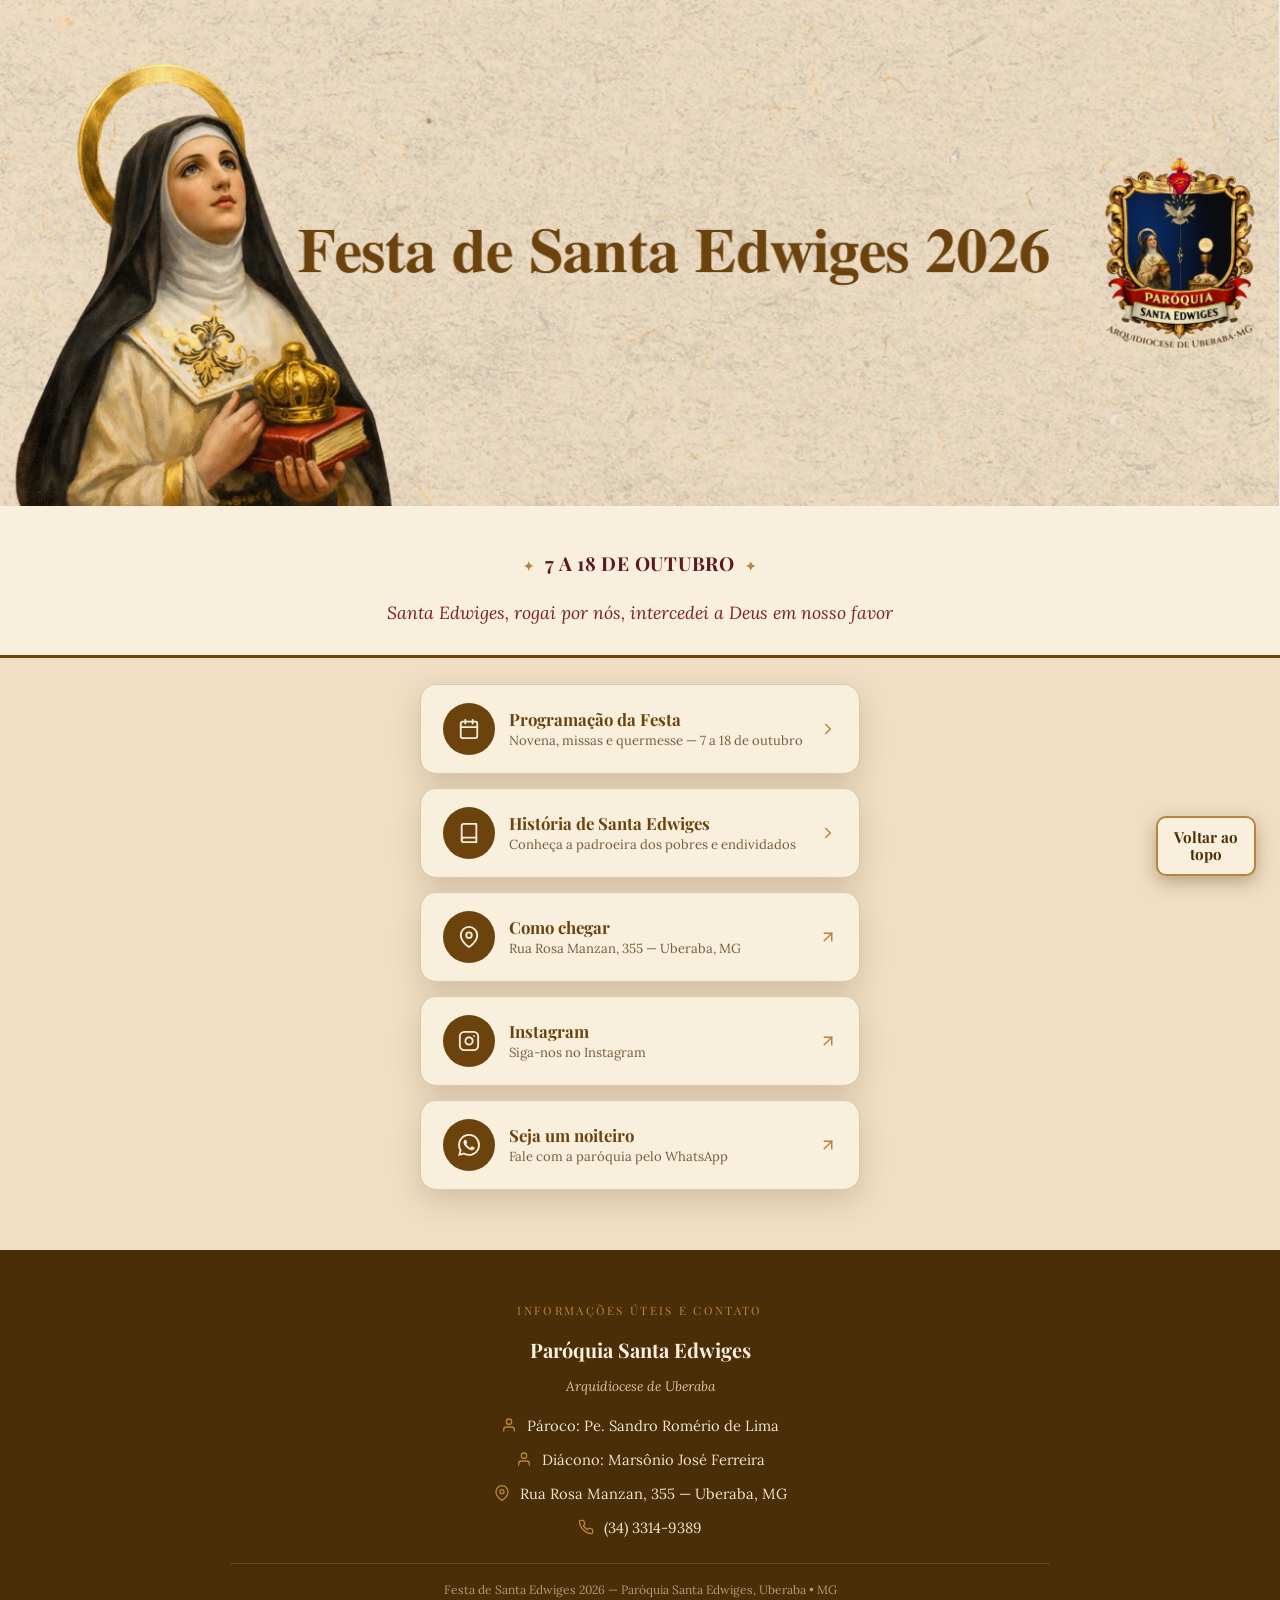
==== index.html @ e7822f2d "Iniciando a criação das páginas: Comissões e homenageados" ====
<!DOCTYPE html>
<html lang="pt-BR">
<head>
<meta charset="UTF-8">
<meta name="viewport" content="width=device-width, initial-scale=1.0">
<title>Paróquia Santa Edwiges - Uberaba</title>
<meta name="description" content="Festa de Santa Edwiges 2026 — programação, história da padroeira, como chegar e participe. Paróquia Santa Edwiges, Uberaba - MG.">
<link rel="preconnect" href="https://fonts.googleapis.com">
<link rel="preconnect" href="https://fonts.gstatic.com" crossorigin>
<link href="https://fonts.googleapis.com/css2?family=Playfair+Display:wght@600;700;800;900&family=Lora:ital,wght@0,400;0,500;0,600;1,400&display=swap" rel="stylesheet">
<link rel="stylesheet" href="css/style.css">
<link rel="icon" type="image/png" href="assets/images/favicon.png">
</head>
<body>

  <!-- HERO -->
  <header class="hero">
    <img src="assets/images/banner.png" alt="Festa de Santa Edwiges 2026 — Paróquia Santa Edwiges, Uberaba">
    <div class="hero-sub">
      <p class="dates">7 a 18 de Outubro</p>
      <p class="tag">Santa Edwiges, rogai por nós,
intercedei a Deus em nosso favor</p>
    </div>
  </header>

  <!-- LINKTREE -->
  <nav class="linktree" aria-label="Links principais">

    <a class="link-card" href="programacao.html">
      <span class="link-card-icon">
        <svg viewBox="0 0 24 24" fill="none" stroke="currentColor" stroke-width="2" stroke-linecap="round" stroke-linejoin="round"><path d="M8 2v4"/><path d="M16 2v4"/><rect x="3" y="4" width="18" height="18" rx="2"/><path d="M3 10h18"/></svg>
      </span>
      <span class="link-card-text">
        <strong>Programação da Festa</strong>
        <small>Novena, missas e quermesse — 7 a 18 de outubro</small>
      </span>
      <svg class="link-card-chevron" viewBox="0 0 24 24" fill="none" stroke="currentColor" stroke-width="2" stroke-linecap="round" stroke-linejoin="round"><path d="M9 18l6-6-6-6"/></svg>
    </a>

    <a class="link-card" href="historia.html">
      <span class="link-card-icon">
        <svg viewBox="0 0 24 24" fill="none" stroke="currentColor" stroke-width="2" stroke-linecap="round" stroke-linejoin="round"><path d="M4 19.5A2.5 2.5 0 0 1 6.5 17H20"/><path d="M6.5 2H20v20H6.5A2.5 2.5 0 0 1 4 19.5v-15A2.5 2.5 0 0 1 6.5 2z"/></svg>
      </span>
      <span class="link-card-text">
        <strong>História de Santa Edwiges</strong>
        <small>Conheça a padroeira dos pobres e endividados</small>
      </span>
      <svg class="link-card-chevron" viewBox="0 0 24 24" fill="none" stroke="currentColor" stroke-width="2" stroke-linecap="round" stroke-linejoin="round"><path d="M9 18l6-6-6-6"/></svg>
    </a>

    <!--<a class="link-card" href="programacao.html">
      <span class="link-card-icon">
        <svg viewBox="0 0 48 48" xmlns="http://www.w3.org/2000/svg" fill="currentColor">
    <path d="M42,24 C40.897,24 40,23.103 40,22 C40,20.897 40.897,20 42,20 C43.103,20 44,20.897 44,22 C44,23.103 43.103,24 42,24 M30,37 C28.897,37 28,36.103 28,35 C28,33.897 28.897,33 30,33 C31.103,33 32,33.897 32,35 C32,36.103 31.103,37 30,37 M20,27 C20,25.897 20.897,25 22,25 C23.103,25 24,25.897 24,27 C24,28.103 23.103,29 22,29 C20.897,29 20,28.103 20,27 M6,44 C4.897,44 4,43.103 4,42 C4,40.897 4.897,40 6,40 C7.103,40 8,40.897 8,42 C8,43.103 7.103,44 6,44 M23,6 C23,4.897 23.897,4 25,4 C26.103,4 27,4.897 27,6 C27,7.103 26.103,8 25,8 C23.897,8 23,7.103 23,6 M6,8 C4.897,8 4,7.103 4,6 C4,4.897 4.897,4 6,4 C7.103,4 8,4.897 8,6 C8,7.103 7.103,8 6,8 M42,18 C40.998,18 40.093,18.383 39.391,18.993 L28.34,8.19 C28.755,7.561 29,6.809 29,6 C29,3.794 27.206,2 25,2 C23.142,2 21.589,3.28 21.142,5 L9.858,5 C9.411,3.28 7.858,2 6,2 C3.794,2 2,3.794 2,6 C2,8.206 3.794,10 6,10 C7.858,10 9.411,8.72 9.858,7 L21.142,7 C21.589,8.72 23.142,10 25,10 C25.67,10 26.291,9.819 26.847,9.527 L38.245,20.669 C38.096,21.088 38,21.531 38,22 C38,22.792 38.238,23.526 38.637,24.147 L31.845,31.472 C31.29,31.181 30.669,31 30,31 C29.15,31 28.366,31.27 27.718,31.723 L25.092,29.506 C25.651,28.818 26,27.953 26,27 C26,24.794 24.206,23 22,23 C19.794,23 18,24.794 18,27 C18,27.661 18.177,28.275 18.461,28.825 L8.05,38.583 C7.448,38.221 6.752,38 6,38 C3.794,38 2,39.794 2,42 C2,44.206 3.794,46 6,46 C8.206,46 10,44.206 10,42 C10,41.273 9.79,40.6 9.45,40.011 L19.783,30.326 C20.419,30.75 21.181,31 22,31 C22.507,31 22.986,30.896 23.433,30.723 L26.422,33.247 C26.16,33.779 26,34.369 26,35 C26,37.206 27.794,39 30,39 C32.206,39 34,37.206 34,35 C34,34.189 33.754,33.436 33.337,32.804 L40.108,25.502 C40.674,25.81 41.313,26 42,26 C44.206,26 46,24.206 46,22 C46,19.794 44.206,18 42,18" />
</svg>
      </span>
      <span class="link-card-text">
        <strong>Rotas das procissões</strong>
        <small>Confira as rodas das procissões</small>
      </span>
      <svg class="link-card-chevron" viewBox="0 0 24 24" fill="none" stroke="currentColor" stroke-width="2" stroke-linecap="round" stroke-linejoin="round"><path d="M9 18l6-6-6-6"/></svg>
    </a>
  -->
    <a class="link-card" href="https://www.google.com/maps/search/?api=1&query=Rua+Rosa+Manzan%2C+355%2C+Uberaba+MG" target="_blank" rel="noopener">
      <span class="link-card-icon">
        <svg viewBox="0 0 24 24" fill="none" stroke="currentColor" stroke-width="2" stroke-linecap="round" stroke-linejoin="round"><path d="M21 10c0 7-9 13-9 13s-9-6-9-13a9 9 0 0 1 18 0Z"/><circle cx="12" cy="10" r="3"/></svg>
      </span>
      <span class="link-card-text">
        <strong>Como chegar</strong>
        <small>Rua Rosa Manzan, 355 — Uberaba, MG</small>
      </span>
      <svg class="link-card-chevron" viewBox="0 0 24 24" fill="none" stroke="currentColor" stroke-width="2" stroke-linecap="round" stroke-linejoin="round"><path d="M7 17L17 7"/><path d="M7 7h10v10"/></svg>
    </a>

    <a class="link-card" href="https://www.instagram.com/paroquiasantaedwigesuberaba" target="_blank" rel="noopener">
  <span class="link-card-icon">
    <svg viewBox="0 0 24 24" fill="none" stroke="currentColor" stroke-width="2" stroke-linecap="round" stroke-linejoin="round">
      <rect x="2" y="2" width="20" height="20" rx="5" ry="5"/>
      <path d="M16 11.37A4 4 0 1 1 12.63 8 4 4 0 0 1 16 11.37z"/>
      <line x1="17.5" y1="6.5" x2="17.51" y2="6.5"/>
    </svg>
  </span>
  <span class="link-card-text">
    <strong>Instagram</strong>
    <small>Siga-nos no Instagram</small>
  </span>
  <svg class="link-card-chevron" viewBox="0 0 24 24" fill="none" stroke="currentColor" stroke-width="2" stroke-linecap="round" stroke-linejoin="round"><path d="M7 17L17 7"/><path d="M7 7h10v10"/></svg>
</a>

    <a class="link-card" href="https://wa.me/553433149389?text=Ol%C3%A1!%20Tenho%20interesse%20em%20participar%20da%20Festa%20de%20Santa%20Edwiges%202026." target="_blank" rel="noopener">
      <span class="link-card-icon">
       <svg role="img" viewBox="0 0 24 24" xmlns="http://www.w3.org/2000/svg" fill="currentColor"><title>WhatsApp</title><path d="M17.472 14.382c-.297-.149-1.758-.867-2.03-.967-.273-.099-.471-.148-.67.15-.197.297-.767.966-.94 1.164-.173.199-.347.223-.644.075-.297-.15-1.255-.463-2.39-1.475-.883-.788-1.48-1.761-1.653-2.059-.173-.297-.018-.458.13-.606.134-.133.298-.347.446-.52.149-.174.198-.298.298-.497.099-.198.05-.371-.025-.52-.075-.149-.669-1.612-.916-2.207-.242-.579-.487-.5-.669-.51-.173-.008-.371-.01-.57-.01-.198 0-.52.074-.792.372-.272.297-1.04 1.016-1.04 2.479 0 1.462 1.065 2.875 1.213 3.074.149.198 2.096 3.2 5.077 4.487.709.306 1.262.489 1.694.625.712.227 1.36.195 1.871.118.571-.085 1.758-.719 2.006-1.413.248-.694.248-1.289.173-1.413-.074-.124-.272-.198-.57-.347m-5.421 7.403h-.004a9.87 9.87 0 01-5.031-1.378l-.361-.214-3.741.982.998-3.648-.235-.374a9.86 9.86 0 01-1.51-5.26c.001-5.45 4.436-9.884 9.888-9.884 2.64 0 5.122 1.03 6.988 2.898a9.825 9.825 0 012.893 6.994c-.003 5.45-4.437 9.884-9.885 9.884m8.413-18.297A11.815 11.815 0 0012.05 0C5.495 0 .16 5.335.157 11.892c0 2.096.547 4.142 1.588 5.945L.057 24l6.305-1.654a11.882 11.882 0 005.683 1.448h.005c6.554 0 11.89-5.335 11.893-11.893a11.821 11.821 0 00-3.48-8.413Z"/></svg>
      </span>
      <span class="link-card-text">
        <strong>Seja um noiteiro</strong>
        <small>Fale com a paróquia pelo WhatsApp</small>
      </span>
      <svg class="link-card-chevron" viewBox="0 0 24 24" fill="none" stroke="currentColor" stroke-width="2" stroke-linecap="round" stroke-linejoin="round"><path d="M7 17L17 7"/><path d="M7 7h10v10"/></svg>
    </a>

    <!--
    <a class="link-card" href="patrocinadores.html">
      <span class="link-card-icon">
       <svg fill="currentColor" viewBox="0 -64 640 640" xmlns="http://www.w3.org/2000/svg"><path d="M519.2 127.9l-47.6-47.6A56.252 56.252 0 0 0 432 64H205.2c-14.8 0-29.1 5.9-39.6 16.3L118 127.9H0v255.7h64c17.6 0 31.8-14.2 31.9-31.7h9.1l84.6 76.4c30.9 25.1 73.8 25.7 105.6 3.8 12.5 10.8 26 15.9 41.1 15.9 18.2 0 35.3-7.4 48.8-24 22.1 8.7 48.2 2.6 64-16.8l26.2-32.3c5.6-6.9 9.1-14.8 10.9-23h57.9c.1 17.5 14.4 31.7 31.9 31.7h64V127.9H519.2zM48 351.6c-8.8 0-16-7.2-16-16s7.2-16 16-16 16 7.2 16 16c0 8.9-7.2 16-16 16zm390-6.9l-26.1 32.2c-2.8 3.4-7.8 4-11.3 1.2l-23.9-19.4-30 36.5c-6 7.3-15 4.8-18 2.4l-36.8-31.5-15.6 19.2c-13.9 17.1-39.2 19.7-55.3 6.6l-97.3-88H96V175.8h41.9l61.7-61.6c2-.8 3.7-1.5 5.7-2.3H262l-38.7 35.5c-29.4 26.9-31.1 72.3-4.4 101.3 14.8 16.2 61.2 41.2 101.5 4.4l8.2-7.5 108.2 87.8c3.4 2.8 3.9 7.9 1.2 11.3zm106-40.8h-69.2c-2.3-2.8-4.9-5.4-7.7-7.7l-102.7-83.4 12.5-11.4c6.5-6 7-16.1 1-22.6L367 167.1c-6-6.5-16.1-6.9-22.6-1l-55.2 50.6c-9.5 8.7-25.7 9.4-34.6 0-9.3-9.9-8.5-25.1 1.2-33.9l65.6-60.1c7.4-6.8 17-10.5 27-10.5l83.7-.2c2.1 0 4.1.8 5.5 2.3l61.7 61.6H544v128zm48 47.7c-8.8 0-16-7.2-16-16s7.2-16 16-16 16 7.2 16 16c0 8.9-7.2 16-16 16z"/></svg>
      </span>
      <span class="link-card-text">
        <strong>Patrocinadores</strong>
        <small>Confira nossos patrocinadores</small>
      </span>
      <svg class="link-card-chevron" viewBox="0 0 24 24" fill="none" stroke="currentColor" stroke-width="2" stroke-linecap="round" stroke-linejoin="round"><path d="M9 18l6-6-6-6"/></svg>
    </a>

    -->

<!--
    <a class="link-card" href="homenageados.html">
      <span class="link-card-icon">
       <svg fill="currentColor" viewBox="0 -64 640 640" xmlns="http://www.w3.org/2000/svg"><path d="M519.2 127.9l-47.6-47.6A56.252 56.252 0 0 0 432 64H205.2c-14.8 0-29.1 5.9-39.6 16.3L118 127.9H0v255.7h64c17.6 0 31.8-14.2 31.9-31.7h9.1l84.6 76.4c30.9 25.1 73.8 25.7 105.6 3.8 12.5 10.8 26 15.9 41.1 15.9 18.2 0 35.3-7.4 48.8-24 22.1 8.7 48.2 2.6 64-16.8l26.2-32.3c5.6-6.9 9.1-14.8 10.9-23h57.9c.1 17.5 14.4 31.7 31.9 31.7h64V127.9H519.2zM48 351.6c-8.8 0-16-7.2-16-16s7.2-16 16-16 16 7.2 16 16c0 8.9-7.2 16-16 16zm390-6.9l-26.1 32.2c-2.8 3.4-7.8 4-11.3 1.2l-23.9-19.4-30 36.5c-6 7.3-15 4.8-18 2.4l-36.8-31.5-15.6 19.2c-13.9 17.1-39.2 19.7-55.3 6.6l-97.3-88H96V175.8h41.9l61.7-61.6c2-.8 3.7-1.5 5.7-2.3H262l-38.7 35.5c-29.4 26.9-31.1 72.3-4.4 101.3 14.8 16.2 61.2 41.2 101.5 4.4l8.2-7.5 108.2 87.8c3.4 2.8 3.9 7.9 1.2 11.3zm106-40.8h-69.2c-2.3-2.8-4.9-5.4-7.7-7.7l-102.7-83.4 12.5-11.4c6.5-6 7-16.1 1-22.6L367 167.1c-6-6.5-16.1-6.9-22.6-1l-55.2 50.6c-9.5 8.7-25.7 9.4-34.6 0-9.3-9.9-8.5-25.1 1.2-33.9l65.6-60.1c7.4-6.8 17-10.5 27-10.5l83.7-.2c2.1 0 4.1.8 5.5 2.3l61.7 61.6H544v128zm48 47.7c-8.8 0-16-7.2-16-16s7.2-16 16-16 16 7.2 16 16c0 8.9-7.2 16-16 16z"/></svg>
      </span>
      <span class="link-card-text">
        <strong>Homenageados</strong>
        <small>Homenageados da festa</small>
      </span>
      <svg class="link-card-chevron" viewBox="0 0 24 24" fill="none" stroke="currentColor" stroke-width="2" stroke-linecap="round" stroke-linejoin="round"><path d="M9 18l6-6-6-6"/></svg>
    </a>

    -->

    <!--
    <a class="link-card" href="comissoes.html">
      <span class="link-card-icon">
       <svg fill="currentColor" viewBox="0 -64 640 640" xmlns="http://www.w3.org/2000/svg"><path d="M519.2 127.9l-47.6-47.6A56.252 56.252 0 0 0 432 64H205.2c-14.8 0-29.1 5.9-39.6 16.3L118 127.9H0v255.7h64c17.6 0 31.8-14.2 31.9-31.7h9.1l84.6 76.4c30.9 25.1 73.8 25.7 105.6 3.8 12.5 10.8 26 15.9 41.1 15.9 18.2 0 35.3-7.4 48.8-24 22.1 8.7 48.2 2.6 64-16.8l26.2-32.3c5.6-6.9 9.1-14.8 10.9-23h57.9c.1 17.5 14.4 31.7 31.9 31.7h64V127.9H519.2zM48 351.6c-8.8 0-16-7.2-16-16s7.2-16 16-16 16 7.2 16 16c0 8.9-7.2 16-16 16zm390-6.9l-26.1 32.2c-2.8 3.4-7.8 4-11.3 1.2l-23.9-19.4-30 36.5c-6 7.3-15 4.8-18 2.4l-36.8-31.5-15.6 19.2c-13.9 17.1-39.2 19.7-55.3 6.6l-97.3-88H96V175.8h41.9l61.7-61.6c2-.8 3.7-1.5 5.7-2.3H262l-38.7 35.5c-29.4 26.9-31.1 72.3-4.4 101.3 14.8 16.2 61.2 41.2 101.5 4.4l8.2-7.5 108.2 87.8c3.4 2.8 3.9 7.9 1.2 11.3zm106-40.8h-69.2c-2.3-2.8-4.9-5.4-7.7-7.7l-102.7-83.4 12.5-11.4c6.5-6 7-16.1 1-22.6L367 167.1c-6-6.5-16.1-6.9-22.6-1l-55.2 50.6c-9.5 8.7-25.7 9.4-34.6 0-9.3-9.9-8.5-25.1 1.2-33.9l65.6-60.1c7.4-6.8 17-10.5 27-10.5l83.7-.2c2.1 0 4.1.8 5.5 2.3l61.7 61.6H544v128zm48 47.7c-8.8 0-16-7.2-16-16s7.2-16 16-16 16 7.2 16 16c0 8.9-7.2 16-16 16z"/></svg>
      </span>
      <span class="link-card-text">
        <strong>Comissões</strong>
        <small>Confira as comissões organizadoras</small>
      </span>
      <svg class="link-card-chevron" viewBox="0 0 24 24" fill="none" stroke="currentColor" stroke-width="2" stroke-linecap="round" stroke-linejoin="round"><path d="M9 18l6-6-6-6"/></svg>
    </a>
  -->

  </nav>

  <a href="#" id="btnTopo" title="Voltar ao topo" aria-label="Voltar ao topo">
    Voltar ao topo
  </a>

  <!-- FOOTER -->
  <footer id="contato">
    <div class="container">
      <p class="foot-title">Informações úteis e contato</p>
      <div class="foot-card">
        <h3>Paróquia Santa Edwiges</h3>
        <p class="arqui">Arquidiocese de Uberaba</p>

        <ul class="foot-list">
          <li>
            <svg viewBox="0 0 24 24" fill="none" stroke="currentColor" stroke-width="2" stroke-linecap="round" stroke-linejoin="round"><path d="M20 21v-2a4 4 0 0 0-4-4H8a4 4 0 0 0-4 4v2"/><circle cx="12" cy="7" r="4"/></svg>
            <a href="https://arquidiocesedeuberaba.com.br/clero/padre-sandro-romerio-de-lima" target="_blank" rel="noopener">Pároco: Pe. Sandro Romério de Lima</a>
          </li>
          <li>
            <svg viewBox="0 0 24 24" fill="none" stroke="currentColor" stroke-width="2" stroke-linecap="round" stroke-linejoin="round"><path d="M20 21v-2a4 4 0 0 0-4-4H8a4 4 0 0 0-4 4v2"/><circle cx="12" cy="7" r="4"/></svg>
            <a href="https://arquidiocesedeuberaba.com.br/clero/diacono-marsonio-jose-ferreira" target="_blank" rel="noopener">Diácono: Marsônio José Ferreira</a>
          </li>
          <li>
            <svg viewBox="0 0 24 24" fill="none" stroke="currentColor" stroke-width="2" stroke-linecap="round" stroke-linejoin="round"><path d="M21 10c0 7-9 13-9 13s-9-6-9-13a9 9 0 0 1 18 0Z"/><circle cx="12" cy="10" r="3"/></svg>
            <a href="https://www.google.com/maps/search/?api=1&query=Rua+Rosa+Manzan%2C+355%2C+Uberaba+MG" target="_blank" rel="noopener">Rua Rosa Manzan, 355 — Uberaba, MG</a>
          </li>
          <li>
            <svg viewBox="0 0 24 24" fill="none" stroke="currentColor" stroke-width="2" stroke-linecap="round" stroke-linejoin="round"><path d="M22 16.92v3a2 2 0 0 1-2.18 2 19.79 19.79 0 0 1-8.63-3.07 19.5 19.5 0 0 1-6-6 19.79 19.79 0 0 1-3.07-8.67A2 2 0 0 1 4.11 2h3a2 2 0 0 1 2 1.72c.13.96.36 1.9.7 2.81a2 2 0 0 1-.45 2.11L8.09 9.91a16 16 0 0 0 6 6l1.27-1.27a2 2 0 0 1 2.11-.45c.91.34 1.85.57 2.81.7A2 2 0 0 1 22 16.92z"/></svg>
            <a href="tel:+553433149389">(34) 3314-9389</a>
          </li>
        </ul>
      </div>
      <p class="copy">Festa de Santa Edwiges 2026 — Paróquia Santa Edwiges, Uberaba • MG</p>
    </div>
  </footer>

</body>
</html>
---- css/style.css ----
:root{
    --cream: #f0dfc5;
    --cream-light: #f8efdd;
    --brown: #6c430d;
    --brown-deep: #4a2e08;
    --red: #7a1f2b;
    --red-deep: #5e161f;
    --navy: #1c2b4a;
    --gold: #b8863b;
    --ink: #3a2508;
    --line: rgba(108,67,13,0.22);
    --shadow: 0 10px 30px rgba(74,46,8,0.18);
  }

  *{box-sizing:border-box;}
  html{scroll-behavior:smooth;}
  body{
    margin:0;
    background:var(--cream);
    color:var(--ink);
    font-family:'Lora', serif;
    line-height:1.65;
    -webkit-font-smoothing:antialiased;
  }
  img{max-width:100%;display:block;}

  h1,h2,h3{
    font-family:'Playfair Display', serif;
    color:var(--brown);
    margin:0 0 .4em 0;
    line-height:1.15;
  }

  .container{
    width:100%;
    max-width:760px;
    margin:0 auto;
    padding:0 20px;
  }

  a{color:inherit;}

  /* ---------- HERO ---------- */
  .hero{
    position:relative;
    background:var(--cream-light);
    border-bottom:3px solid var(--brown);
  }
  .hero img{
    width:100%;
    height:auto;
    display:block;
  }
  .hero-sub{
    text-align:center;
    padding:22px 20px 10px;
  }
  .hero-sub .dates{
    font-family:'Playfair Display', serif;
    font-weight:700;
    color:var(--red-deep);
    font-size:1.05rem;
    letter-spacing:.04em;
    text-transform:uppercase;
  }
  .hero-sub .dates::before,
  .hero-sub .dates::after{
    content:"✦";
    color:var(--gold);
    margin:0 10px;
    font-size:.8rem;
  }
  .hero-sub p.tag{
    margin-top:8px;
    color:var(--red);
    font-size:1.1rem;
    font-style:italic;
  }

  /* ---------- QUICK ACTIONS ---------- */
  .actions{
    display:flex;
    flex-direction:column;
    gap:12px;
    padding:18px 20px 8px;
    max-width:520px;
    margin:0 auto;
  }
  .btn{
    display:flex;
    align-items:center;
    justify-content:center;
    gap:10px;
    text-decoration:none;
    font-family:'Playfair Display', serif;
    font-weight:700;
    font-size:1rem;
    padding:14px 18px;
    border-radius:999px;
    border:2px solid transparent;
    transition:transform .15s ease, box-shadow .15s ease, background .2s ease;
    letter-spacing:.02em;
  }
  .btn svg{width:19px;height:19px;flex:none;}
  .btn:active{transform:scale(.97);}
  .btn-primary{
    background:var(--red);
    color:var(--cream-light);
    box-shadow:0 6px 16px rgba(122,31,43,0.35);
  }
  .btn-primary:hover{background:var(--red-deep);}
  .btn-secondary{
    background:transparent;
    color:var(--brown);
    border-color:var(--brown);
  }
  .btn-secondary:hover{background:rgba(108,67,13,0.08);}

  /* ---------- LINKTREE (home) ---------- */
  .linktree{
    display:flex;
    flex-direction:column;
    gap:14px;
    max-width:480px;
    margin:0 auto;
    padding:26px 20px 40px;
  }
  .link-card{
    display:flex;
    align-items:center;
    gap:14px;
    text-decoration:none;
    background:var(--cream-light);
    border:1px solid var(--line);
    border-radius:16px;
    padding:14px 16px;
    box-shadow:var(--shadow);
    transition:transform .15s ease, box-shadow .15s ease, border-color .2s ease;
  }
  .link-card:active{transform:scale(.98);}
  .link-card:hover{border-color:var(--gold);}
  .link-card-icon{
    flex:none;
    width:46px;
    height:46px;
    border-radius:50%;
    background:var(--brown);
    color:var(--cream-light);
    display:flex;
    align-items:center;
    justify-content:center;
  }
  .link-card-icon svg{width:22px;height:22px;}
  .link-card-text{
    flex:1 1 auto;
    min-width:0;
    display:flex;
    flex-direction:column;
    gap:2px;
  }
  .link-card-text strong{
    font-family:'Playfair Display', serif;
    color:var(--brown);
    font-size:1.05rem;
    line-height:1.25;
  }
  .link-card-text small{
    color:var(--brown-deep);
    opacity:.75;
    font-size:.82rem;
    line-height:1.3;
  }
  .link-card-chevron{
    flex:none;
    width:18px;
    height:18px;
    color:var(--gold);
  }

  /* ---------- BACKLINK (subpages) ---------- */
  .backlink-wrap{
    max-width:760px;
    margin:0 auto;
    padding:18px 20px 0;
  }
  .backlink{
    display:inline-flex;
    align-items:center;
    gap:6px;
    text-decoration:none;
    font-family:'Playfair Display', serif;
    font-weight:700;
    font-size:.85rem;
    color:var(--brown);
    letter-spacing:.02em;
  }
  .backlink svg{width:16px;height:16px;}
  .backlink:hover{color:var(--red);}

  /* ---------- SECTION SHARED ---------- */
  section{
    padding:44px 0 6px;
  }
  .section-head{
    text-align:center;
    margin-bottom:30px;
  }
  .section-head .eyebrow{
    display:block;
    font-size:.72rem;
    letter-spacing:.22em;
    text-transform:uppercase;
    color:var(--gold);
    font-weight:600;
    margin-bottom:8px;
  }
  .section-head h2{
    font-size:1.7rem;
  }
  .rule{
    width:70px;
    height:3px;
    background:var(--gold);
    margin:14px auto 0;
    border-radius:2px;
  }

  /* ---------- TIMELINE / PROGRAMAÇÃO ---------- */
  .programacao-grid{
    display:flex;
    flex-direction:column;
    gap:26px;
  }
  .programacao-figure{
    margin:0 auto;
    max-width:260px;
    width:60%;
    text-align:center;
  }
  .programacao-figure img{
    width:100%;
    border-radius:10px;
    border:3px solid var(--gold);
    box-shadow:var(--shadow);
  }
  .programacao-figure figcaption{
    margin-top:10px;
    font-family:'Playfair Display', serif;
    font-style:italic;
    font-size:.82rem;
    color:var(--brown-deep);
  }
  .timeline{
    position:relative;
    padding:6px 0 10px;
  }
  .timeline::before{
    content:"";
    position:absolute;
    left:23px;
    top:6px;
    bottom:10px;
    width:2px;
    background:linear-gradient(to bottom, var(--gold), var(--line) 92%);
  }
  .day{
    position:relative;
    padding-left:60px;
    margin-bottom:26px;
  }
  .day:last-child{margin-bottom:0;}
  .day-badge{
    position:absolute;
    left:0;
    top:0;
    width:47px;
    height:47px;
    border-radius:50%;
    background:var(--cream-light);
    border:2px solid var(--brown);
    display:flex;
    flex-direction:column;
    align-items:center;
    justify-content:center;
    font-family:'Playfair Display', serif;
    color:var(--brown);
    line-height:1;
    box-shadow:var(--shadow);
    z-index:1;
  }
  .day-badge .num{font-size:1.15rem;font-weight:800;}
  .day-badge .mon{font-size:.5rem;letter-spacing:.06em;text-transform:uppercase;}
  .day.feast .day-badge{
    background:var(--red);
    border-color:var(--red-deep);
    color:var(--cream-light);
  }
  .day-card{
    background:var(--cream-light);
    border:1px solid var(--line);
    border-radius:14px;
    padding:16px 18px;
    box-shadow:var(--shadow);
  }
  .day-card h3{
    font-size:1.05rem;
    margin-bottom:10px;
    color:var(--brown-deep);
  }
  .day-card h5{
    margin: 0 0 20px 0;
    color:var(--red);
  }
  .day.feast .day-card{border-color:var(--red);}
  .day.feast h3{color:var(--red-deep);}
  .day-card ul{
    list-style:none;
    margin:0;
    padding:0;
    display:flex;
    flex-direction:column;
    gap:9px;
  }
  .day-card li{
    display:flex;
    align-items:flex-start;
    gap:10px;
    font-size:.94rem;
    color:var(--ink);
  }
  .day-card li svg{
    width:16px;height:16px;
    margin-top:3px;
    flex:none;
    color:var(--gold);
  }

  .day-card a{
    text-decoration:none;
    color:var(--ink);
  }

  .day-card a:hover{color:var(--gold);}

  /* ---------- HISTÓRIA ---------- */
  .historia{
    background:var(--brown);
    color:var(--cream-light);
  }
  .historia .section-head .eyebrow{color:var(--gold);}
  .historia .section-head h2{color:var(--cream-light);}
  .historia-grid{
    display:flex;
    flex-direction:column;
    gap:26px;
  }
  .historia-figure{
    margin:0 auto;
    max-width:260px;
    width:60%;
    text-align:center;
  }
  .historia-figure img{
    width:100%;
    border-radius:10px;
    border:3px solid var(--gold);
    box-shadow:0 12px 28px rgba(0,0,0,0.35);
  }
  .historia-figure figcaption{
    margin-top:10px;
    font-family:'Playfair Display', serif;
    font-style:italic;
    font-size:.82rem;
    color:#d8c39a;
  }
  .historia-text p{
    font-size:1rem;
    margin:0 0 1.1em 0;
    color:#f2e3ca;
  }
  .historia-text p:first-of-type::first-letter{
    font-family:'Playfair Display', serif;
    font-size:3.4rem;
    float:left;
    line-height:.8;
    padding:.08em .12em 0 0;
    color:var(--gold);
    font-weight:800;
  }
  .historia .quote{
    margin:26px 0;
    padding:16px 18px;
    border-left:3px solid var(--gold);
    background:rgba(240,223,197,0.08);
    font-style:italic;
    border-radius:0 8px 8px 0;
  }
  .historia .quote strong{
    display:block;
    font-style:normal;
    font-family:'Playfair Display', serif;
    color:var(--gold);
    margin-bottom:6px;
    font-size:.95rem;
  }
  .historia .date-line{
    text-align:center;
    margin-top:26px;
    font-family:'Playfair Display', serif;
    color:var(--gold);
    font-size:.95rem;
    letter-spacing:.04em;
  }

  /* ---------- FOOTER ---------- */
  footer{
    background:var(--brown-deep);
    color:var(--cream-light);
    padding:40px 0 26px;
    margin-top:20px;
  }
  footer .foot-title{
    font-family:'Playfair Display', serif;
    font-size:.72rem;
    letter-spacing:.2em;
    text-transform:uppercase;
    color:var(--gold);
    text-align:center;
    margin-bottom:18px;
  }
  .foot-card{
    text-align:center;
    max-width:420px;
    margin:0 auto;
  }
  .foot-card h3{
    color:var(--cream-light);
    font-size:1.25rem;
    margin-bottom:4px;
  }
  .foot-card .arqui{
    color:#d8c39a;
    font-size:.85rem;
    margin-bottom:16px;
    font-style:italic;
  }
  .foot-list{
    list-style:none;
    padding:0;
    margin:0 0 20px 0;
    display:flex;
    flex-direction:column;
    gap:10px;
  }
  .foot-list li{
    display:flex;
    gap:10px;
    align-items:flex-start;
    font-size:.92rem;
    color:#efe2c9;
    justify-content:center;
    text-align:left;
  }
  .foot-list svg{width:16px;height:16px;margin-top:3px;flex:none;color:var(--gold);}
  .foot-list a{text-decoration:none;color:#efe2c9;}
  .foot-list a:hover{color:var(--gold);}
  footer .copy{
    text-align:center;
    font-size:.75rem;
    color:#b79a6b;
    margin-top:22px;
    border-top:1px solid rgba(240,223,197,0.15);
    padding-top:16px;
  }

#btnTopo {
  position: fixed;
  bottom: 24px;
  right: 24px;
  z-index: 999;
  width: 100px;
  height: 60px;
  border-radius: 10px;
  background-color: var(--cream-light);
  color: var(--brown-deep);
  border: 2px solid var(--gold);
  cursor: pointer;
  box-shadow: 0 6px 18px rgba(74, 46, 8, 0.35);
  font-family: 'Playfair Display', serif;
  font-weight: 700;
  transition: background-color 0.2s ease, transform 0.15s ease, box-shadow 0.2s ease;
  text-decoration: none;
  display: flex;
  flex-direction: column;   
  align-items: center;        
  justify-content: center;   
  text-align: center;         
  font-size: 0.95rem;         
  line-height: 1.1;          
  padding: 4px;               
  box-sizing: border-box;
}

#btnTopo:hover{
  background-color: var(--gold);
  border: 2px solid var(--cream-light);
  color: var(--cream-light);
}

#btnTopo:active{
  transform: translateY(0) scale(0.95);
}



  /* ---------- DESKTOP ---------- */
  @media (min-width:640px){
    .hero-sub .dates{font-size:1.2rem;}
    .actions{flex-direction:row;justify-content:center;max-width:none;}
    .btn{flex:0 1 auto;padding:14px 26px;}
    .section-head h2{font-size:2.1rem;}
    .day-card{padding:20px 24px;}
    .foot-list li{text-align:left;}
    .link-card{padding:18px 22px;}
    .link-card-icon{width:52px;height:52px;}
    .programacao-grid{
      flex-direction:row;
      align-items:flex-start;
      gap:36px;
    }
    .programacao-figure{
      flex:0 0 240px;
      width:240px;
      max-width:240px;
      position:sticky;
      top:24px;
    }
    .timeline{flex:1 1 auto;min-width:0;}
    .historia-grid{
      flex-direction:row;
      align-items:flex-start;
      gap:36px;
    }
    .historia-figure{
      flex:0 0 240px;
      width:240px;
      max-width:240px;
      position:sticky;
      top:24px;
    }
    .historia-text{flex:1 1 auto;min-width:0;}
  }
  @media (min-width:900px){
    .container{max-width:860px;}
    .day-card ul{flex-direction:row;flex-wrap:wrap;}
    .day-card li{flex:1 1 45%;}
  }

  @media (prefers-reduced-motion: reduce){
    html{scroll-behavior:auto;}
    .btn{transition:none;}
  }

  @media (max-width: 639px) {
  #btnTopo {
    bottom: 18px;
    right: 18px;
    width: 42px;
    height: 42px;
    font-size: 0.5rem;
  }
}
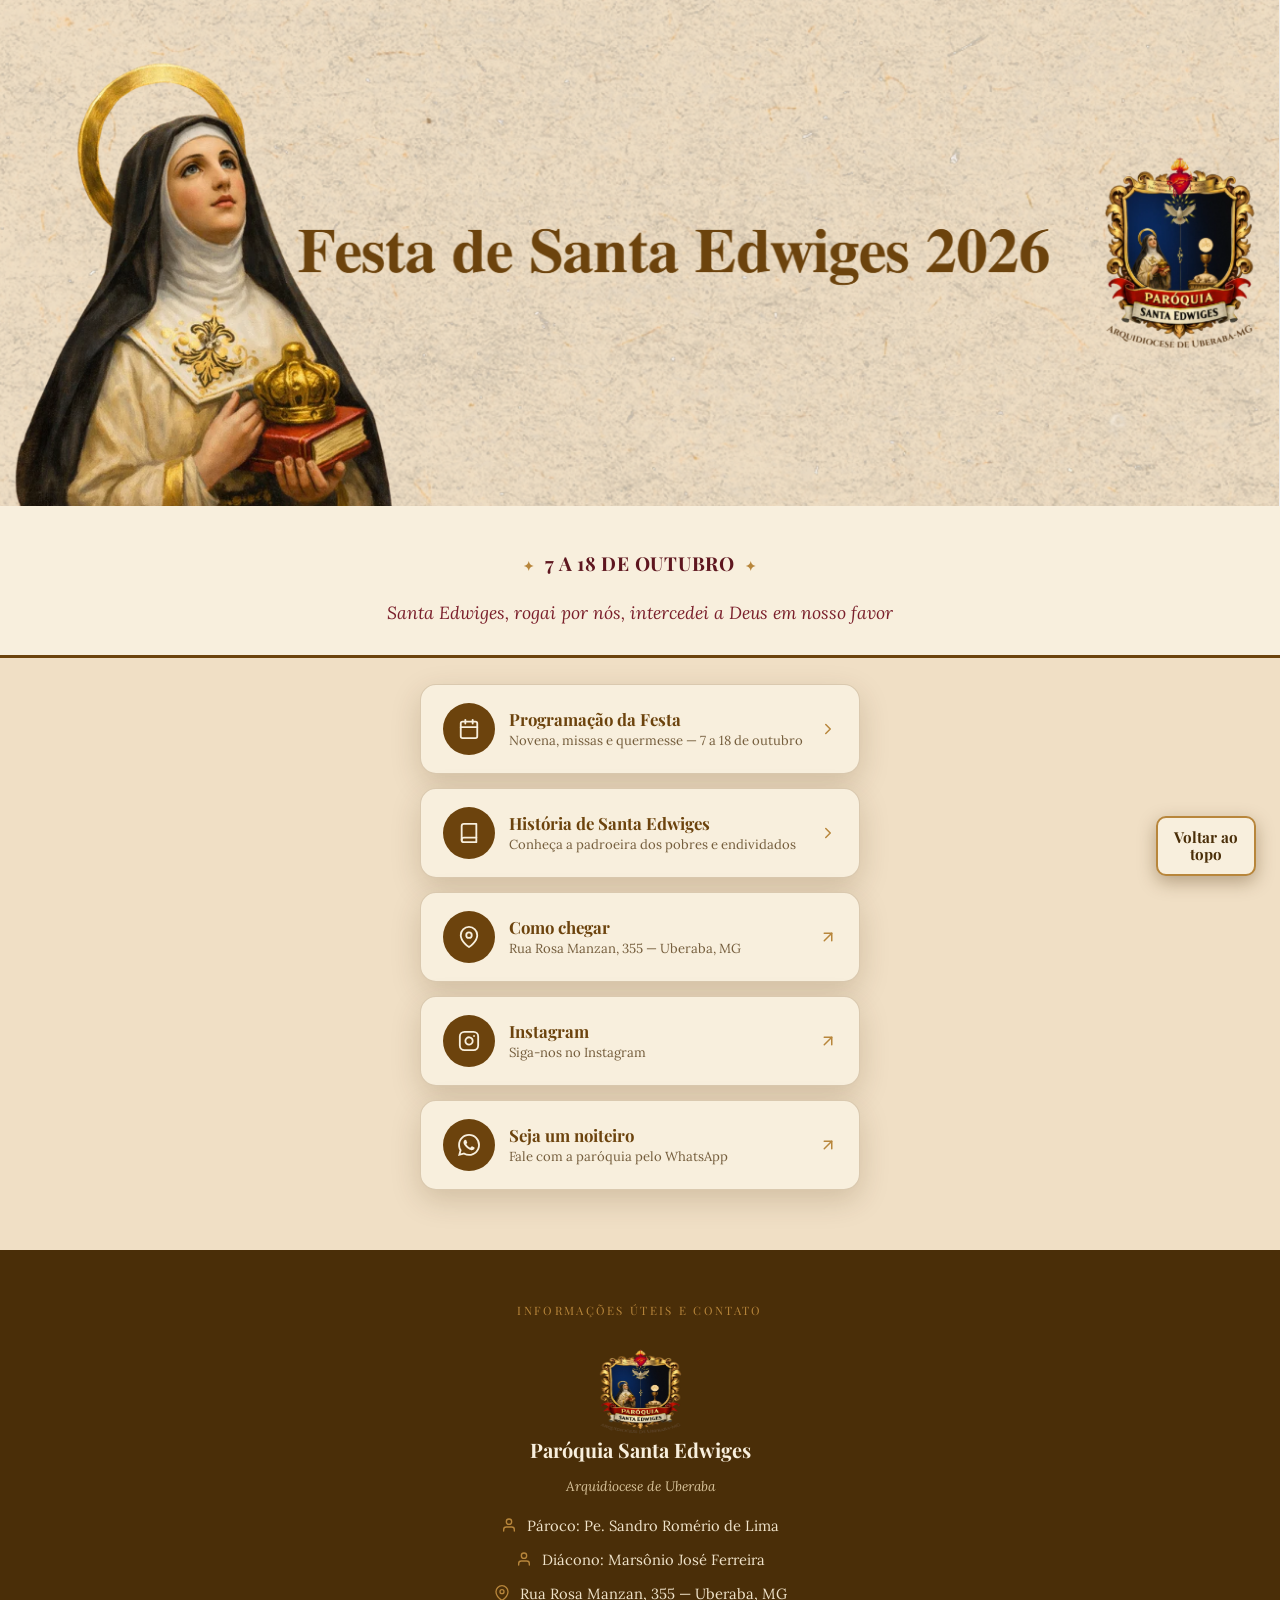
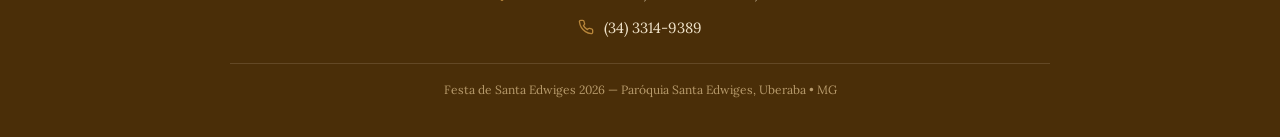
==== commit b1695ec4: "Atualizações: Icone santa edwiges no rodapé" ====
--- a/index.html
+++ b/index.html
@@ -150,6 +150,7 @@
     <div class="container">
       <p class="foot-title">Informações úteis e contato</p>
       <div class="foot-card">
+        <img src="./assets/images/favicon.png" alt="icone paróquia santa edwiges">
         <h3>Paróquia Santa Edwiges</h3>
         <p class="arqui">Arquidiocese de Uberaba</p>
 
--- a/css/style.css
+++ b/css/style.css
@@ -177,6 +177,75 @@
     color:var(--gold);
   }
 
+  /* ---------- COMISSÕES ---------- */
+  .comissoes{
+    display:flex;
+    flex-direction:column;
+    gap:18px;
+    max-width:480px;
+    margin:0 auto;
+    padding:26px 20px 40px;
+  }
+  .card-comissoes{
+    min-height:280px;
+    cursor:pointer;
+    perspective:1200px;
+    outline:none;
+  }
+  .card-comissoes:focus-visible{
+    border-radius:16px;
+    outline:3px solid var(--gold);
+    outline-offset:4px;
+  }
+  .card-inner{
+    position:relative;
+    width:100%;
+    min-height:280px;
+    transform-style:preserve-3d;
+    transition:transform .6s ease;
+  }
+  .card-comissoes.is-flipped .card-inner{transform:rotateY(180deg);}
+  .card-face,
+  .card-back{
+    position:absolute;
+    inset:0;
+    display:flex;
+    flex-direction:column;
+    justify-content:center;
+    padding:28px;
+    border:1px solid var(--line);
+    border-radius:16px;
+    box-shadow:var(--shadow);
+    backface-visibility:hidden;
+    -webkit-backface-visibility:hidden;
+  }
+  .card-face{
+    background:var(--cream-light);
+    text-align:center;
+  }
+  .card-face h1,
+  .card-back h2{
+    font-size:1.55rem;
+    color:var(--brown-deep);
+  }
+  .card-face p,
+  .card-back p{margin:0 0 16px;}
+  .card-back{
+    background:var(--brown);
+    color:var(--cream-light);
+    transform:rotateY(180deg);
+  }
+  .card-back h2{color:var(--cream-light);}
+  .flip-hint{
+    display:block;
+    margin-top:auto;
+    color:var(--red);
+    font-family:'Playfair Display', serif;
+    font-size:.9rem;
+    font-weight:700;
+  }
+  .card-back .flip-hint{color:var(--gold);}
+
   /* ---------- BACKLINK (subpages) ---------- */
   .backlink-wrap{
     max-width:760px;
@@ -443,6 +512,13 @@
     font-size:.85rem;
     margin-bottom:16px;
     font-style:italic;
+  }
+
+  .foot-card img{
+    display: block;
+    width: 100px;
+    height: 100px;
+    margin: 0 auto;
   }
   .foot-list{
     list-style:none;
@@ -509,6 +585,11 @@
 
 #btnTopo:active{
   transform: translateY(0) scale(0.95);
+}
+
+.foot-icon{
+  width: 50px;
+  height: 50px;
 }
 
 
@@ -559,6 +640,7 @@
   @media (prefers-reduced-motion: reduce){
     html{scroll-behavior:auto;}
     .btn{transition:none;}
+    .card-inner{transition:none;}
   }
 
   @media (max-width: 639px) {
@@ -569,4 +651,4 @@
     height: 42px;
     font-size: 0.5rem;
   }
-}+}
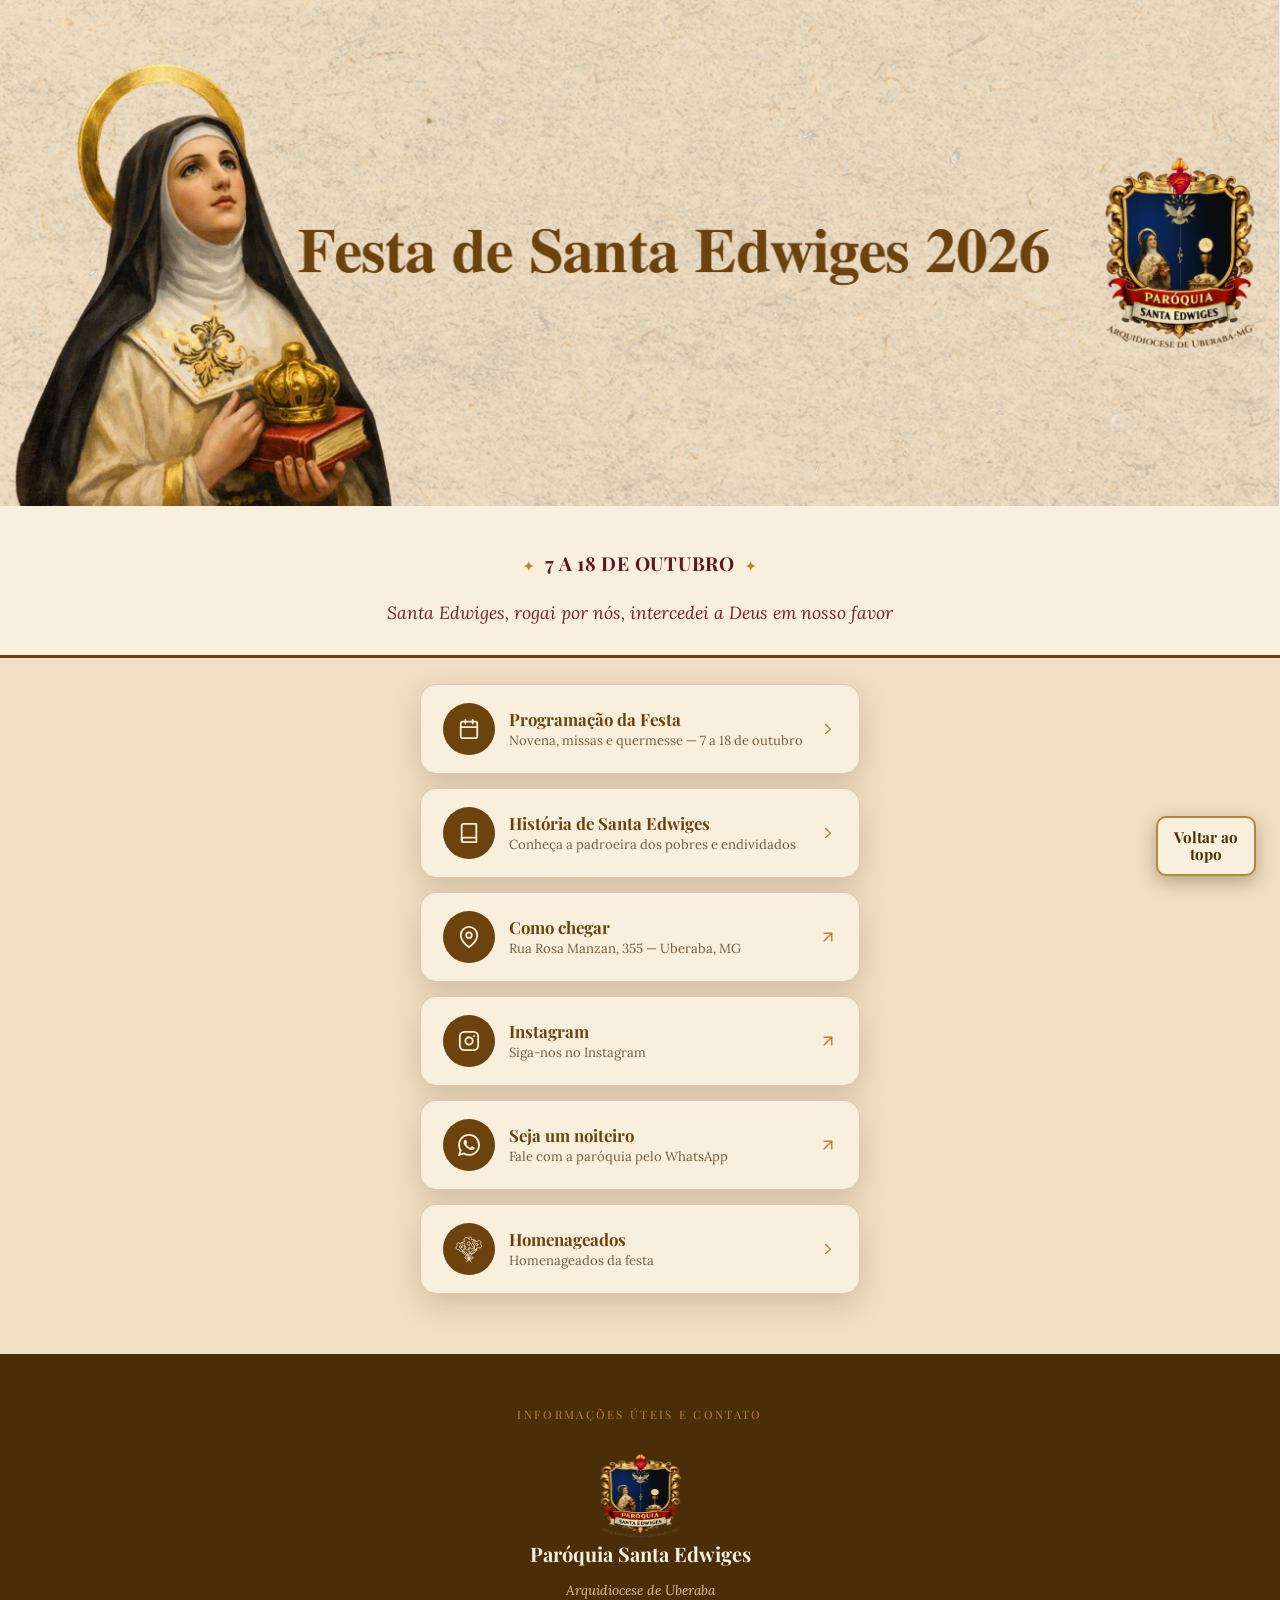
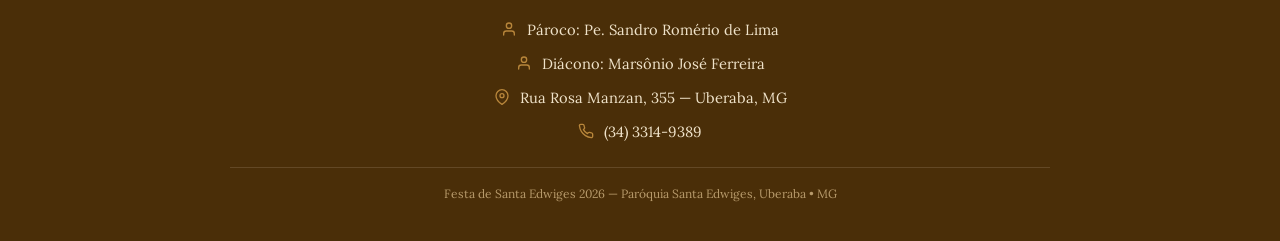
==== commit 87e5a6a7: "Conteúdo da página de homenageados" ====
--- a/index.html
+++ b/index.html
@@ -1,181 +1,187 @@
 <!DOCTYPE html>
 <html lang="pt-BR">
-<head>
-<meta charset="UTF-8">
-<meta name="viewport" content="width=device-width, initial-scale=1.0">
-<title>Paróquia Santa Edwiges - Uberaba</title>
-<meta name="description" content="Festa de Santa Edwiges 2026 — programação, história da padroeira, como chegar e participe. Paróquia Santa Edwiges, Uberaba - MG.">
-<link rel="preconnect" href="https://fonts.googleapis.com">
-<link rel="preconnect" href="https://fonts.gstatic.com" crossorigin>
-<link href="https://fonts.googleapis.com/css2?family=Playfair+Display:wght@600;700;800;900&family=Lora:ital,wght@0,400;0,500;0,600;1,400&display=swap" rel="stylesheet">
-<link rel="stylesheet" href="css/style.css">
-<link rel="icon" type="image/png" href="assets/images/favicon.png">
-</head>
-<body>
-
-  <!-- HERO -->
-  <header class="hero">
-    <img src="assets/images/banner.png" alt="Festa de Santa Edwiges 2026 — Paróquia Santa Edwiges, Uberaba">
-    <div class="hero-sub">
-      <p class="dates">7 a 18 de Outubro</p>
-      <p class="tag">Santa Edwiges, rogai por nós,
-intercedei a Deus em nosso favor</p>
-    </div>
-  </header>
-
-  <!-- LINKTREE -->
-  <nav class="linktree" aria-label="Links principais">
-
-    <a class="link-card" href="programacao.html">
-      <span class="link-card-icon">
-        <svg viewBox="0 0 24 24" fill="none" stroke="currentColor" stroke-width="2" stroke-linecap="round" stroke-linejoin="round"><path d="M8 2v4"/><path d="M16 2v4"/><rect x="3" y="4" width="18" height="18" rx="2"/><path d="M3 10h18"/></svg>
-      </span>
-      <span class="link-card-text">
-        <strong>Programação da Festa</strong>
-        <small>Novena, missas e quermesse — 7 a 18 de outubro</small>
-      </span>
-      <svg class="link-card-chevron" viewBox="0 0 24 24" fill="none" stroke="currentColor" stroke-width="2" stroke-linecap="round" stroke-linejoin="round"><path d="M9 18l6-6-6-6"/></svg>
-    </a>
-
-    <a class="link-card" href="historia.html">
-      <span class="link-card-icon">
-        <svg viewBox="0 0 24 24" fill="none" stroke="currentColor" stroke-width="2" stroke-linecap="round" stroke-linejoin="round"><path d="M4 19.5A2.5 2.5 0 0 1 6.5 17H20"/><path d="M6.5 2H20v20H6.5A2.5 2.5 0 0 1 4 19.5v-15A2.5 2.5 0 0 1 6.5 2z"/></svg>
-      </span>
-      <span class="link-card-text">
-        <strong>História de Santa Edwiges</strong>
-        <small>Conheça a padroeira dos pobres e endividados</small>
-      </span>
-      <svg class="link-card-chevron" viewBox="0 0 24 24" fill="none" stroke="currentColor" stroke-width="2" stroke-linecap="round" stroke-linejoin="round"><path d="M9 18l6-6-6-6"/></svg>
-    </a>
-
-    <!--<a class="link-card" href="programacao.html">
-      <span class="link-card-icon">
-        <svg viewBox="0 0 48 48" xmlns="http://www.w3.org/2000/svg" fill="currentColor">
-    <path d="M42,24 C40.897,24 40,23.103 40,22 C40,20.897 40.897,20 42,20 C43.103,20 44,20.897 44,22 C44,23.103 43.103,24 42,24 M30,37 C28.897,37 28,36.103 28,35 C28,33.897 28.897,33 30,33 C31.103,33 32,33.897 32,35 C32,36.103 31.103,37 30,37 M20,27 C20,25.897 20.897,25 22,25 C23.103,25 24,25.897 24,27 C24,28.103 23.103,29 22,29 C20.897,29 20,28.103 20,27 M6,44 C4.897,44 4,43.103 4,42 C4,40.897 4.897,40 6,40 C7.103,40 8,40.897 8,42 C8,43.103 7.103,44 6,44 M23,6 C23,4.897 23.897,4 25,4 C26.103,4 27,4.897 27,6 C27,7.103 26.103,8 25,8 C23.897,8 23,7.103 23,6 M6,8 C4.897,8 4,7.103 4,6 C4,4.897 4.897,4 6,4 C7.103,4 8,4.897 8,6 C8,7.103 7.103,8 6,8 M42,18 C40.998,18 40.093,18.383 39.391,18.993 L28.34,8.19 C28.755,7.561 29,6.809 29,6 C29,3.794 27.206,2 25,2 C23.142,2 21.589,3.28 21.142,5 L9.858,5 C9.411,3.28 7.858,2 6,2 C3.794,2 2,3.794 2,6 C2,8.206 3.794,10 6,10 C7.858,10 9.411,8.72 9.858,7 L21.142,7 C21.589,8.72 23.142,10 25,10 C25.67,10 26.291,9.819 26.847,9.527 L38.245,20.669 C38.096,21.088 38,21.531 38,22 C38,22.792 38.238,23.526 38.637,24.147 L31.845,31.472 C31.29,31.181 30.669,31 30,31 C29.15,31 28.366,31.27 27.718,31.723 L25.092,29.506 C25.651,28.818 26,27.953 26,27 C26,24.794 24.206,23 22,23 C19.794,23 18,24.794 18,27 C18,27.661 18.177,28.275 18.461,28.825 L8.05,38.583 C7.448,38.221 6.752,38 6,38 C3.794,38 2,39.794 2,42 C2,44.206 3.794,46 6,46 C8.206,46 10,44.206 10,42 C10,41.273 9.79,40.6 9.45,40.011 L19.783,30.326 C20.419,30.75 21.181,31 22,31 C22.507,31 22.986,30.896 23.433,30.723 L26.422,33.247 C26.16,33.779 26,34.369 26,35 C26,37.206 27.794,39 30,39 C32.206,39 34,37.206 34,35 C34,34.189 33.754,33.436 33.337,32.804 L40.108,25.502 C40.674,25.81 41.313,26 42,26 C44.206,26 46,24.206 46,22 C46,19.794 44.206,18 42,18" />
-</svg>
-      </span>
-      <span class="link-card-text">
-        <strong>Rotas das procissões</strong>
-        <small>Confira as rodas das procissões</small>
-      </span>
-      <svg class="link-card-chevron" viewBox="0 0 24 24" fill="none" stroke="currentColor" stroke-width="2" stroke-linecap="round" stroke-linejoin="round"><path d="M9 18l6-6-6-6"/></svg>
-    </a>
-  -->
-    <a class="link-card" href="https://www.google.com/maps/search/?api=1&query=Rua+Rosa+Manzan%2C+355%2C+Uberaba+MG" target="_blank" rel="noopener">
-      <span class="link-card-icon">
-        <svg viewBox="0 0 24 24" fill="none" stroke="currentColor" stroke-width="2" stroke-linecap="round" stroke-linejoin="round"><path d="M21 10c0 7-9 13-9 13s-9-6-9-13a9 9 0 0 1 18 0Z"/><circle cx="12" cy="10" r="3"/></svg>
-      </span>
-      <span class="link-card-text">
-        <strong>Como chegar</strong>
-        <small>Rua Rosa Manzan, 355 — Uberaba, MG</small>
-      </span>
-      <svg class="link-card-chevron" viewBox="0 0 24 24" fill="none" stroke="currentColor" stroke-width="2" stroke-linecap="round" stroke-linejoin="round"><path d="M7 17L17 7"/><path d="M7 7h10v10"/></svg>
-    </a>
-
-    <a class="link-card" href="https://www.instagram.com/paroquiasantaedwigesuberaba" target="_blank" rel="noopener">
-  <span class="link-card-icon">
-    <svg viewBox="0 0 24 24" fill="none" stroke="currentColor" stroke-width="2" stroke-linecap="round" stroke-linejoin="round">
-      <rect x="2" y="2" width="20" height="20" rx="5" ry="5"/>
-      <path d="M16 11.37A4 4 0 1 1 12.63 8 4 4 0 0 1 16 11.37z"/>
-      <line x1="17.5" y1="6.5" x2="17.51" y2="6.5"/>
-    </svg>
-  </span>
-  <span class="link-card-text">
-    <strong>Instagram</strong>
-    <small>Siga-nos no Instagram</small>
-  </span>
-  <svg class="link-card-chevron" viewBox="0 0 24 24" fill="none" stroke="currentColor" stroke-width="2" stroke-linecap="round" stroke-linejoin="round"><path d="M7 17L17 7"/><path d="M7 7h10v10"/></svg>
-</a>
-
-    <a class="link-card" href="https://wa.me/553433149389?text=Ol%C3%A1!%20Tenho%20interesse%20em%20participar%20da%20Festa%20de%20Santa%20Edwiges%202026." target="_blank" rel="noopener">
-      <span class="link-card-icon">
-       <svg role="img" viewBox="0 0 24 24" xmlns="http://www.w3.org/2000/svg" fill="currentColor"><title>WhatsApp</title><path d="M17.472 14.382c-.297-.149-1.758-.867-2.03-.967-.273-.099-.471-.148-.67.15-.197.297-.767.966-.94 1.164-.173.199-.347.223-.644.075-.297-.15-1.255-.463-2.39-1.475-.883-.788-1.48-1.761-1.653-2.059-.173-.297-.018-.458.13-.606.134-.133.298-.347.446-.52.149-.174.198-.298.298-.497.099-.198.05-.371-.025-.52-.075-.149-.669-1.612-.916-2.207-.242-.579-.487-.5-.669-.51-.173-.008-.371-.01-.57-.01-.198 0-.52.074-.792.372-.272.297-1.04 1.016-1.04 2.479 0 1.462 1.065 2.875 1.213 3.074.149.198 2.096 3.2 5.077 4.487.709.306 1.262.489 1.694.625.712.227 1.36.195 1.871.118.571-.085 1.758-.719 2.006-1.413.248-.694.248-1.289.173-1.413-.074-.124-.272-.198-.57-.347m-5.421 7.403h-.004a9.87 9.87 0 01-5.031-1.378l-.361-.214-3.741.982.998-3.648-.235-.374a9.86 9.86 0 01-1.51-5.26c.001-5.45 4.436-9.884 9.888-9.884 2.64 0 5.122 1.03 6.988 2.898a9.825 9.825 0 012.893 6.994c-.003 5.45-4.437 9.884-9.885 9.884m8.413-18.297A11.815 11.815 0 0012.05 0C5.495 0 .16 5.335.157 11.892c0 2.096.547 4.142 1.588 5.945L.057 24l6.305-1.654a11.882 11.882 0 005.683 1.448h.005c6.554 0 11.89-5.335 11.893-11.893a11.821 11.821 0 00-3.48-8.413Z"/></svg>
-      </span>
-      <span class="link-card-text">
-        <strong>Seja um noiteiro</strong>
-        <small>Fale com a paróquia pelo WhatsApp</small>
-      </span>
-      <svg class="link-card-chevron" viewBox="0 0 24 24" fill="none" stroke="currentColor" stroke-width="2" stroke-linecap="round" stroke-linejoin="round"><path d="M7 17L17 7"/><path d="M7 7h10v10"/></svg>
-    </a>
-
-    <!--
-    <a class="link-card" href="patrocinadores.html">
-      <span class="link-card-icon">
-       <svg fill="currentColor" viewBox="0 -64 640 640" xmlns="http://www.w3.org/2000/svg"><path d="M519.2 127.9l-47.6-47.6A56.252 56.252 0 0 0 432 64H205.2c-14.8 0-29.1 5.9-39.6 16.3L118 127.9H0v255.7h64c17.6 0 31.8-14.2 31.9-31.7h9.1l84.6 76.4c30.9 25.1 73.8 25.7 105.6 3.8 12.5 10.8 26 15.9 41.1 15.9 18.2 0 35.3-7.4 48.8-24 22.1 8.7 48.2 2.6 64-16.8l26.2-32.3c5.6-6.9 9.1-14.8 10.9-23h57.9c.1 17.5 14.4 31.7 31.9 31.7h64V127.9H519.2zM48 351.6c-8.8 0-16-7.2-16-16s7.2-16 16-16 16 7.2 16 16c0 8.9-7.2 16-16 16zm390-6.9l-26.1 32.2c-2.8 3.4-7.8 4-11.3 1.2l-23.9-19.4-30 36.5c-6 7.3-15 4.8-18 2.4l-36.8-31.5-15.6 19.2c-13.9 17.1-39.2 19.7-55.3 6.6l-97.3-88H96V175.8h41.9l61.7-61.6c2-.8 3.7-1.5 5.7-2.3H262l-38.7 35.5c-29.4 26.9-31.1 72.3-4.4 101.3 14.8 16.2 61.2 41.2 101.5 4.4l8.2-7.5 108.2 87.8c3.4 2.8 3.9 7.9 1.2 11.3zm106-40.8h-69.2c-2.3-2.8-4.9-5.4-7.7-7.7l-102.7-83.4 12.5-11.4c6.5-6 7-16.1 1-22.6L367 167.1c-6-6.5-16.1-6.9-22.6-1l-55.2 50.6c-9.5 8.7-25.7 9.4-34.6 0-9.3-9.9-8.5-25.1 1.2-33.9l65.6-60.1c7.4-6.8 17-10.5 27-10.5l83.7-.2c2.1 0 4.1.8 5.5 2.3l61.7 61.6H544v128zm48 47.7c-8.8 0-16-7.2-16-16s7.2-16 16-16 16 7.2 16 16c0 8.9-7.2 16-16 16z"/></svg>
-      </span>
-      <span class="link-card-text">
-        <strong>Patrocinadores</strong>
-        <small>Confira nossos patrocinadores</small>
-      </span>
-      <svg class="link-card-chevron" viewBox="0 0 24 24" fill="none" stroke="currentColor" stroke-width="2" stroke-linecap="round" stroke-linejoin="round"><path d="M9 18l6-6-6-6"/></svg>
-    </a>
-
-    -->
-
-<!--
-    <a class="link-card" href="homenageados.html">
-      <span class="link-card-icon">
-       <svg fill="currentColor" viewBox="0 -64 640 640" xmlns="http://www.w3.org/2000/svg"><path d="M519.2 127.9l-47.6-47.6A56.252 56.252 0 0 0 432 64H205.2c-14.8 0-29.1 5.9-39.6 16.3L118 127.9H0v255.7h64c17.6 0 31.8-14.2 31.9-31.7h9.1l84.6 76.4c30.9 25.1 73.8 25.7 105.6 3.8 12.5 10.8 26 15.9 41.1 15.9 18.2 0 35.3-7.4 48.8-24 22.1 8.7 48.2 2.6 64-16.8l26.2-32.3c5.6-6.9 9.1-14.8 10.9-23h57.9c.1 17.5 14.4 31.7 31.9 31.7h64V127.9H519.2zM48 351.6c-8.8 0-16-7.2-16-16s7.2-16 16-16 16 7.2 16 16c0 8.9-7.2 16-16 16zm390-6.9l-26.1 32.2c-2.8 3.4-7.8 4-11.3 1.2l-23.9-19.4-30 36.5c-6 7.3-15 4.8-18 2.4l-36.8-31.5-15.6 19.2c-13.9 17.1-39.2 19.7-55.3 6.6l-97.3-88H96V175.8h41.9l61.7-61.6c2-.8 3.7-1.5 5.7-2.3H262l-38.7 35.5c-29.4 26.9-31.1 72.3-4.4 101.3 14.8 16.2 61.2 41.2 101.5 4.4l8.2-7.5 108.2 87.8c3.4 2.8 3.9 7.9 1.2 11.3zm106-40.8h-69.2c-2.3-2.8-4.9-5.4-7.7-7.7l-102.7-83.4 12.5-11.4c6.5-6 7-16.1 1-22.6L367 167.1c-6-6.5-16.1-6.9-22.6-1l-55.2 50.6c-9.5 8.7-25.7 9.4-34.6 0-9.3-9.9-8.5-25.1 1.2-33.9l65.6-60.1c7.4-6.8 17-10.5 27-10.5l83.7-.2c2.1 0 4.1.8 5.5 2.3l61.7 61.6H544v128zm48 47.7c-8.8 0-16-7.2-16-16s7.2-16 16-16 16 7.2 16 16c0 8.9-7.2 16-16 16z"/></svg>
-      </span>
-      <span class="link-card-text">
-        <strong>Homenageados</strong>
-        <small>Homenageados da festa</small>
-      </span>
-      <svg class="link-card-chevron" viewBox="0 0 24 24" fill="none" stroke="currentColor" stroke-width="2" stroke-linecap="round" stroke-linejoin="round"><path d="M9 18l6-6-6-6"/></svg>
-    </a>
-
-    -->
-
-    <!--
-    <a class="link-card" href="comissoes.html">
-      <span class="link-card-icon">
-       <svg fill="currentColor" viewBox="0 -64 640 640" xmlns="http://www.w3.org/2000/svg"><path d="M519.2 127.9l-47.6-47.6A56.252 56.252 0 0 0 432 64H205.2c-14.8 0-29.1 5.9-39.6 16.3L118 127.9H0v255.7h64c17.6 0 31.8-14.2 31.9-31.7h9.1l84.6 76.4c30.9 25.1 73.8 25.7 105.6 3.8 12.5 10.8 26 15.9 41.1 15.9 18.2 0 35.3-7.4 48.8-24 22.1 8.7 48.2 2.6 64-16.8l26.2-32.3c5.6-6.9 9.1-14.8 10.9-23h57.9c.1 17.5 14.4 31.7 31.9 31.7h64V127.9H519.2zM48 351.6c-8.8 0-16-7.2-16-16s7.2-16 16-16 16 7.2 16 16c0 8.9-7.2 16-16 16zm390-6.9l-26.1 32.2c-2.8 3.4-7.8 4-11.3 1.2l-23.9-19.4-30 36.5c-6 7.3-15 4.8-18 2.4l-36.8-31.5-15.6 19.2c-13.9 17.1-39.2 19.7-55.3 6.6l-97.3-88H96V175.8h41.9l61.7-61.6c2-.8 3.7-1.5 5.7-2.3H262l-38.7 35.5c-29.4 26.9-31.1 72.3-4.4 101.3 14.8 16.2 61.2 41.2 101.5 4.4l8.2-7.5 108.2 87.8c3.4 2.8 3.9 7.9 1.2 11.3zm106-40.8h-69.2c-2.3-2.8-4.9-5.4-7.7-7.7l-102.7-83.4 12.5-11.4c6.5-6 7-16.1 1-22.6L367 167.1c-6-6.5-16.1-6.9-22.6-1l-55.2 50.6c-9.5 8.7-25.7 9.4-34.6 0-9.3-9.9-8.5-25.1 1.2-33.9l65.6-60.1c7.4-6.8 17-10.5 27-10.5l83.7-.2c2.1 0 4.1.8 5.5 2.3l61.7 61.6H544v128zm48 47.7c-8.8 0-16-7.2-16-16s7.2-16 16-16 16 7.2 16 16c0 8.9-7.2 16-16 16z"/></svg>
-      </span>
-      <span class="link-card-text">
-        <strong>Comissões</strong>
-        <small>Confira as comissões organizadoras</small>
-      </span>
-      <svg class="link-card-chevron" viewBox="0 0 24 24" fill="none" stroke="currentColor" stroke-width="2" stroke-linecap="round" stroke-linejoin="round"><path d="M9 18l6-6-6-6"/></svg>
-    </a>
-  -->
-
-  </nav>
-
-  <a href="#" id="btnTopo" title="Voltar ao topo" aria-label="Voltar ao topo">
-    Voltar ao topo
-  </a>
-
-  <!-- FOOTER -->
-  <footer id="contato">
-    <div class="container">
-      <p class="foot-title">Informações úteis e contato</p>
-      <div class="foot-card">
-        <img src="./assets/images/favicon.png" alt="icone paróquia santa edwiges">
-        <h3>Paróquia Santa Edwiges</h3>
-        <p class="arqui">Arquidiocese de Uberaba</p>
-
-        <ul class="foot-list">
-          <li>
-            <svg viewBox="0 0 24 24" fill="none" stroke="currentColor" stroke-width="2" stroke-linecap="round" stroke-linejoin="round"><path d="M20 21v-2a4 4 0 0 0-4-4H8a4 4 0 0 0-4 4v2"/><circle cx="12" cy="7" r="4"/></svg>
-            <a href="https://arquidiocesedeuberaba.com.br/clero/padre-sandro-romerio-de-lima" target="_blank" rel="noopener">Pároco: Pe. Sandro Romério de Lima</a>
-          </li>
-          <li>
-            <svg viewBox="0 0 24 24" fill="none" stroke="currentColor" stroke-width="2" stroke-linecap="round" stroke-linejoin="round"><path d="M20 21v-2a4 4 0 0 0-4-4H8a4 4 0 0 0-4 4v2"/><circle cx="12" cy="7" r="4"/></svg>
-            <a href="https://arquidiocesedeuberaba.com.br/clero/diacono-marsonio-jose-ferreira" target="_blank" rel="noopener">Diácono: Marsônio José Ferreira</a>
-          </li>
-          <li>
-            <svg viewBox="0 0 24 24" fill="none" stroke="currentColor" stroke-width="2" stroke-linecap="round" stroke-linejoin="round"><path d="M21 10c0 7-9 13-9 13s-9-6-9-13a9 9 0 0 1 18 0Z"/><circle cx="12" cy="10" r="3"/></svg>
-            <a href="https://www.google.com/maps/search/?api=1&query=Rua+Rosa+Manzan%2C+355%2C+Uberaba+MG" target="_blank" rel="noopener">Rua Rosa Manzan, 355 — Uberaba, MG</a>
-          </li>
-          <li>
-            <svg viewBox="0 0 24 24" fill="none" stroke="currentColor" stroke-width="2" stroke-linecap="round" stroke-linejoin="round"><path d="M22 16.92v3a2 2 0 0 1-2.18 2 19.79 19.79 0 0 1-8.63-3.07 19.5 19.5 0 0 1-6-6 19.79 19.79 0 0 1-3.07-8.67A2 2 0 0 1 4.11 2h3a2 2 0 0 1 2 1.72c.13.96.36 1.9.7 2.81a2 2 0 0 1-.45 2.11L8.09 9.91a16 16 0 0 0 6 6l1.27-1.27a2 2 0 0 1 2.11-.45c.91.34 1.85.57 2.81.7A2 2 0 0 1 22 16.92z"/></svg>
-            <a href="tel:+553433149389">(34) 3314-9389</a>
-          </li>
-        </ul>
+  <head>
+    <meta charset="UTF-8">
+    <meta name="viewport" content="width=device-width, initial-scale=1.0">
+    <title>Paróquia Santa Edwiges - Uberaba</title>
+    <meta
+      name="description"
+      content="Festa de Santa Edwiges 2026 — programação, história da padroeira, como chegar e participe. Paróquia Santa Edwiges, Uberaba - MG."
+    >
+    <link rel="preconnect" href="https://fonts.googleapis.com">
+    <link rel="preconnect" href="https://fonts.gstatic.com" crossorigin>
+    <link
+      href="https://fonts.googleapis.com/css2?family=Playfair+Display:wght@600;700;800;900&family=Lora:ital,wght@0,400;0,500;0,600;1,400&display=swap"
+      rel="stylesheet"
+    >
+    <link rel="stylesheet" href="css/style.css">
+    <link rel="icon" type="image/png" href="assets/images/favicon.png">
+  </head>
+  <body>
+    <!-- HERO -->
+    <header class="hero">
+      <img src="assets/images/banner.png" alt="Festa de Santa Edwiges 2026 — Paróquia Santa Edwiges, Uberaba">
+      <div class="hero-sub">
+        <p class="dates">7 a 18 de Outubro</p>
+        <p class="tag">Santa Edwiges, rogai por nós, intercedei a Deus em nosso favor</p>
       </div>
-      <p class="copy">Festa de Santa Edwiges 2026 — Paróquia Santa Edwiges, Uberaba • MG</p>
-    </div>
-  </footer>
-
-</body>
+    </header>
+    <!-- LINKTREE -->
+    <nav class="linktree" aria-label="Links principais">
+      <a class="link-card" href="programacao.html">
+        <span class="link-card-icon">
+          <svg viewBox="0 0 24 24" fill="none" stroke="currentColor" stroke-width="2" stroke-linecap="round" stroke-linejoin="round"><path d="M8 2v4"/><path d="M16 2v4"/><rect x="3" y="4" width="18" height="18" rx="2"/><path d="M3 10h18"/></svg>
+        </span>
+        <span class="link-card-text">
+          <strong>Programação da Festa</strong>
+          <small>Novena, missas e quermesse — 7 a 18 de outubro</small>
+        </span>
+        <svg class="link-card-chevron" viewBox="0 0 24 24" fill="none" stroke="currentColor" stroke-width="2" stroke-linecap="round" stroke-linejoin="round"><path d="M9 18l6-6-6-6"/></svg>
+      </a>
+      <a class="link-card" href="historia.html">
+        <span class="link-card-icon">
+          <svg viewBox="0 0 24 24" fill="none" stroke="currentColor" stroke-width="2" stroke-linecap="round" stroke-linejoin="round"><path d="M4 19.5A2.5 2.5 0 0 1 6.5 17H20"/><path d="M6.5 2H20v20H6.5A2.5 2.5 0 0 1 4 19.5v-15A2.5 2.5 0 0 1 6.5 2z"/></svg>
+        </span>
+        <span class="link-card-text">
+          <strong>História de Santa Edwiges</strong>
+          <small>Conheça a padroeira dos pobres e endividados</small>
+        </span>
+        <svg class="link-card-chevron" viewBox="0 0 24 24" fill="none" stroke="currentColor" stroke-width="2" stroke-linecap="round" stroke-linejoin="round"><path d="M9 18l6-6-6-6"/></svg>
+      </a>
+      <!--
+        <a class="link-card" href="programacao.html">
+          <span class="link-card-icon">
+            <svg viewBox="0 0 48 48" xmlns="http://www.w3.org/2000/svg" fill="currentColor"><path d="M42,24 C40.897,24 40,23.103 40,22 C40,20.897 40.897,20 42,20 C43.103,20 44,20.897 44,22 C44,23.103 43.103,24 42,24 M30,37 C28.897,37 28,36.103 28,35 C28,33.897 28.897,33 30,33 C31.103,33 32,33.897 32,35 C32,36.103 31.103,37 30,37 M20,27 C20,25.897 20.897,25 22,25 C23.103,25 24,25.897 24,27 C24,28.103 23.103,29 22,29 C20.897,29 20,28.103 20,27 M6,44 C4.897,44 4,43.103 4,42 C4,40.897 4.897,40 6,40 C7.103,40 8,40.897 8,42 C8,43.103 7.103,44 6,44 M23,6 C23,4.897 23.897,4 25,4 C26.103,4 27,4.897 27,6 C27,7.103 26.103,8 25,8 C23.897,8 23,7.103 23,6 M6,8 C4.897,8 4,7.103 4,6 C4,4.897 4.897,4 6,4 C7.103,4 8,4.897 8,6 C8,7.103 7.103,8 6,8 M42,18 C40.998,18 40.093,18.383 39.391,18.993 L28.34,8.19 C28.755,7.561 29,6.809 29,6 C29,3.794 27.206,2 25,2 C23.142,2 21.589,3.28 21.142,5 L9.858,5 C9.411,3.28 7.858,2 6,2 C3.794,2 2,3.794 2,6 C2,8.206 3.794,10 6,10 C7.858,10 9.411,8.72 9.858,7 L21.142,7 C21.589,8.72 23.142,10 25,10 C25.67,10 26.291,9.819 26.847,9.527 L38.245,20.669 C38.096,21.088 38,21.531 38,22 C38,22.792 38.238,23.526 38.637,24.147 L31.845,31.472 C31.29,31.181 30.669,31 30,31 C29.15,31 28.366,31.27 27.718,31.723 L25.092,29.506 C25.651,28.818 26,27.953 26,27 C26,24.794 24.206,23 22,23 C19.794,23 18,24.794 18,27 C18,27.661 18.177,28.275 18.461,28.825 L8.05,38.583 C7.448,38.221 6.752,38 6,38 C3.794,38 2,39.794 2,42 C2,44.206 3.794,46 6,46 C8.206,46 10,44.206 10,42 C10,41.273 9.79,40.6 9.45,40.011 L19.783,30.326 C20.419,30.75 21.181,31 22,31 C22.507,31 22.986,30.896 23.433,30.723 L26.422,33.247 C26.16,33.779 26,34.369 26,35 C26,37.206 27.794,39 30,39 C32.206,39 34,37.206 34,35 C34,34.189 33.754,33.436 33.337,32.804 L40.108,25.502 C40.674,25.81 41.313,26 42,26 C44.206,26 46,24.206 46,22 C46,19.794 44.206,18 42,18"/></svg>
+          </span>
+          <span class="link-card-text">
+            <strong>Rotas das procissões</strong>
+            <small>Confira as rodas das procissões</small>
+          </span>
+          <svg class="link-card-chevron" viewBox="0 0 24 24" fill="none" stroke="currentColor" stroke-width="2" stroke-linecap="round" stroke-linejoin="round"><path d="M9 18l6-6-6-6"/></svg>
+        </a>
+      -->
+      <a
+        class="link-card"
+        href="https://www.google.com/maps/search/?api=1&query=Rua+Rosa+Manzan%2C+355%2C+Uberaba+MG"
+        target="_blank"
+        rel="noopener"
+      >
+        <span class="link-card-icon">
+          <svg viewBox="0 0 24 24" fill="none" stroke="currentColor" stroke-width="2" stroke-linecap="round" stroke-linejoin="round"><path d="M21 10c0 7-9 13-9 13s-9-6-9-13a9 9 0 0 1 18 0Z"/><circle cx="12" cy="10" r="3"/></svg>
+        </span>
+        <span class="link-card-text">
+          <strong>Como chegar</strong>
+          <small>Rua Rosa Manzan, 355 — Uberaba, MG</small>
+        </span>
+        <svg class="link-card-chevron" viewBox="0 0 24 24" fill="none" stroke="currentColor" stroke-width="2" stroke-linecap="round" stroke-linejoin="round"><path d="M7 17L17 7"/><path d="M7 7h10v10"/></svg>
+      </a>
+      <a
+        class="link-card"
+        href="https://www.instagram.com/paroquiasantaedwigesuberaba"
+        target="_blank"
+        rel="noopener"
+      >
+        <span class="link-card-icon">
+          <svg viewBox="0 0 24 24" fill="none" stroke="currentColor" stroke-width="2" stroke-linecap="round" stroke-linejoin="round"><rect x="2" y="2" width="20" height="20" rx="5" ry="5"/><path d="M16 11.37A4 4 0 1 1 12.63 8 4 4 0 0 1 16 11.37z"/><line x1="17.5" y1="6.5" x2="17.51" y2="6.5"/></svg>
+        </span>
+        <span class="link-card-text">
+          <strong>Instagram</strong>
+          <small>Siga-nos no Instagram</small>
+        </span>
+        <svg class="link-card-chevron" viewBox="0 0 24 24" fill="none" stroke="currentColor" stroke-width="2" stroke-linecap="round" stroke-linejoin="round"><path d="M7 17L17 7"/><path d="M7 7h10v10"/></svg>
+      </a>
+      <a
+        class="link-card"
+        href="https://wa.me/553433149389?text=Ol%C3%A1!%20Tenho%20interesse%20em%20participar%20da%20Festa%20de%20Santa%20Edwiges%202026."
+        target="_blank"
+        rel="noopener"
+      >
+        <span class="link-card-icon">
+          <svg role="img" viewBox="0 0 24 24" xmlns="http://www.w3.org/2000/svg" fill="currentColor"><title>WhatsApp</title><path d="M17.472 14.382c-.297-.149-1.758-.867-2.03-.967-.273-.099-.471-.148-.67.15-.197.297-.767.966-.94 1.164-.173.199-.347.223-.644.075-.297-.15-1.255-.463-2.39-1.475-.883-.788-1.48-1.761-1.653-2.059-.173-.297-.018-.458.13-.606.134-.133.298-.347.446-.52.149-.174.198-.298.298-.497.099-.198.05-.371-.025-.52-.075-.149-.669-1.612-.916-2.207-.242-.579-.487-.5-.669-.51-.173-.008-.371-.01-.57-.01-.198 0-.52.074-.792.372-.272.297-1.04 1.016-1.04 2.479 0 1.462 1.065 2.875 1.213 3.074.149.198 2.096 3.2 5.077 4.487.709.306 1.262.489 1.694.625.712.227 1.36.195 1.871.118.571-.085 1.758-.719 2.006-1.413.248-.694.248-1.289.173-1.413-.074-.124-.272-.198-.57-.347m-5.421 7.403h-.004a9.87 9.87 0 01-5.031-1.378l-.361-.214-3.741.982.998-3.648-.235-.374a9.86 9.86 0 01-1.51-5.26c.001-5.45 4.436-9.884 9.888-9.884 2.64 0 5.122 1.03 6.988 2.898a9.825 9.825 0 012.893 6.994c-.003 5.45-4.437 9.884-9.885 9.884m8.413-18.297A11.815 11.815 0 0012.05 0C5.495 0 .16 5.335.157 11.892c0 2.096.547 4.142 1.588 5.945L.057 24l6.305-1.654a11.882 11.882 0 005.683 1.448h.005c6.554 0 11.89-5.335 11.893-11.893a11.821 11.821 0 00-3.48-8.413Z"/></svg>
+        </span>
+        <span class="link-card-text">
+          <strong>Seja um noiteiro</strong>
+          <small>Fale com a paróquia pelo WhatsApp</small>
+        </span>
+        <svg class="link-card-chevron" viewBox="0 0 24 24" fill="none" stroke="currentColor" stroke-width="2" stroke-linecap="round" stroke-linejoin="round"><path d="M7 17L17 7"/><path d="M7 7h10v10"/></svg>
+      </a>
+      <!--
+        <a class="link-card" href="patrocinadores.html">
+          <span class="link-card-icon">
+            <svg fill="currentColor" viewBox="0 -64 640 640" xmlns="http://www.w3.org/2000/svg"><path d="M519.2 127.9l-47.6-47.6A56.252 56.252 0 0 0 432 64H205.2c-14.8 0-29.1 5.9-39.6 16.3L118 127.9H0v255.7h64c17.6 0 31.8-14.2 31.9-31.7h9.1l84.6 76.4c30.9 25.1 73.8 25.7 105.6 3.8 12.5 10.8 26 15.9 41.1 15.9 18.2 0 35.3-7.4 48.8-24 22.1 8.7 48.2 2.6 64-16.8l26.2-32.3c5.6-6.9 9.1-14.8 10.9-23h57.9c.1 17.5 14.4 31.7 31.9 31.7h64V127.9H519.2zM48 351.6c-8.8 0-16-7.2-16-16s7.2-16 16-16 16 7.2 16 16c0 8.9-7.2 16-16 16zm390-6.9l-26.1 32.2c-2.8 3.4-7.8 4-11.3 1.2l-23.9-19.4-30 36.5c-6 7.3-15 4.8-18 2.4l-36.8-31.5-15.6 19.2c-13.9 17.1-39.2 19.7-55.3 6.6l-97.3-88H96V175.8h41.9l61.7-61.6c2-.8 3.7-1.5 5.7-2.3H262l-38.7 35.5c-29.4 26.9-31.1 72.3-4.4 101.3 14.8 16.2 61.2 41.2 101.5 4.4l8.2-7.5 108.2 87.8c3.4 2.8 3.9 7.9 1.2 11.3zm106-40.8h-69.2c-2.3-2.8-4.9-5.4-7.7-7.7l-102.7-83.4 12.5-11.4c6.5-6 7-16.1 1-22.6L367 167.1c-6-6.5-16.1-6.9-22.6-1l-55.2 50.6c-9.5 8.7-25.7 9.4-34.6 0-9.3-9.9-8.5-25.1 1.2-33.9l65.6-60.1c7.4-6.8 17-10.5 27-10.5l83.7-.2c2.1 0 4.1.8 5.5 2.3l61.7 61.6H544v128zm48 47.7c-8.8 0-16-7.2-16-16s7.2-16 16-16 16 7.2 16 16c0 8.9-7.2 16-16 16z"/></svg>
+          </span>
+          <span class="link-card-text">
+            <strong>Patrocinadores</strong>
+            <small>Confira nossos patrocinadores</small>
+          </span>
+          <svg class="link-card-chevron" viewBox="0 0 24 24" fill="none" stroke="currentColor" stroke-width="2" stroke-linecap="round" stroke-linejoin="round"><path d="M9 18l6-6-6-6"/></svg>
+        </a>
+      -->
+      <a class="link-card" href="homenageados.html">
+        <span class="link-card-icon">
+          <svg xmlns="http://www.w3.org/2000/svg"width="64"height="64"viewBox="0 0 128 128"fill="none"stroke="currentColor"stroke-width="3"stroke-linecap="round"stroke-linejoin="round" role="img"aria-label="Flores em homenagem"><path d="M64 111V57M64 100Q51 78 31 64M64 100Q80 77 97 58"/><path d="M61 89Q40 90 38 73Q56 72 61 89Z"/><path d="M68 82Q88 85 94 68Q76 64 68 82Z"/><path d="M64 24C53 9 39 23 47 34 C30 34 32 53 48 52 C43 68 61 73 67 58 C80 70 94 56 81 45 C96 36 86 20 74 28 C77 13 61 10 64 24Z"/><circle cx="63" cy="42" r="7"/><!-- Flor esquerda --><path d="M28 42C20 34 11 44 18 51 C7 57 14 70 24 65 C25 78 40 77 41 65 C52 68 56 54 46 50 C49 38 34 33 28 42Z"/><circle cx="31" cy="56" r="5"/><!-- Flor direita --><path d="M93 32C85 23 75 33 81 41 C69 44 74 58 85 55 C83 68 98 70 101 58 C112 64 120 51 110 44 C117 33 103 24 96 34Z"/><circle cx="95" cy="46" r="5"/><!-- Laço --><path d="M61 101C44 84 41 108 60 104"/><path d="M67 101C84 84 87 108 68 104"/><circle cx="64" cy="103" r="3"/><path d="M62 106L55 116M66 106L73 116"/></svg>
+        </span>
+        <span class="link-card-text">
+          <strong>Homenageados</strong>
+          <small>Homenageados da festa</small>
+        </span>
+        <svg class="link-card-chevron" viewBox="0 0 24 24" fill="none" stroke="currentColor" stroke-width="2" stroke-linecap="round" stroke-linejoin="round"><path d="M9 18l6-6-6-6"/></svg>
+      </a>
+      <!--
+        <a class="link-card" href="comissoes.html">
+          <span class="link-card-icon">
+            <svg fill="currentColor" viewBox="0 -64 640 640" xmlns="http://www.w3.org/2000/svg"><path d="M519.2 127.9l-47.6-47.6A56.252 56.252 0 0 0 432 64H205.2c-14.8 0-29.1 5.9-39.6 16.3L118 127.9H0v255.7h64c17.6 0 31.8-14.2 31.9-31.7h9.1l84.6 76.4c30.9 25.1 73.8 25.7 105.6 3.8 12.5 10.8 26 15.9 41.1 15.9 18.2 0 35.3-7.4 48.8-24 22.1 8.7 48.2 2.6 64-16.8l26.2-32.3c5.6-6.9 9.1-14.8 10.9-23h57.9c.1 17.5 14.4 31.7 31.9 31.7h64V127.9H519.2zM48 351.6c-8.8 0-16-7.2-16-16s7.2-16 16-16 16 7.2 16 16c0 8.9-7.2 16-16 16zm390-6.9l-26.1 32.2c-2.8 3.4-7.8 4-11.3 1.2l-23.9-19.4-30 36.5c-6 7.3-15 4.8-18 2.4l-36.8-31.5-15.6 19.2c-13.9 17.1-39.2 19.7-55.3 6.6l-97.3-88H96V175.8h41.9l61.7-61.6c2-.8 3.7-1.5 5.7-2.3H262l-38.7 35.5c-29.4 26.9-31.1 72.3-4.4 101.3 14.8 16.2 61.2 41.2 101.5 4.4l8.2-7.5 108.2 87.8c3.4 2.8 3.9 7.9 1.2 11.3zm106-40.8h-69.2c-2.3-2.8-4.9-5.4-7.7-7.7l-102.7-83.4 12.5-11.4c6.5-6 7-16.1 1-22.6L367 167.1c-6-6.5-16.1-6.9-22.6-1l-55.2 50.6c-9.5 8.7-25.7 9.4-34.6 0-9.3-9.9-8.5-25.1 1.2-33.9l65.6-60.1c7.4-6.8 17-10.5 27-10.5l83.7-.2c2.1 0 4.1.8 5.5 2.3l61.7 61.6H544v128zm48 47.7c-8.8 0-16-7.2-16-16s7.2-16 16-16 16 7.2 16 16c0 8.9-7.2 16-16 16z"/></svg>
+          </span>
+          <span class="link-card-text">
+            <strong>Comissões</strong>
+            <small>Confira as comissões organizadoras</small>
+          </span>
+          <svg class="link-card-chevron" viewBox="0 0 24 24" fill="none" stroke="currentColor" stroke-width="2" stroke-linecap="round" stroke-linejoin="round"><path d="M9 18l6-6-6-6"/></svg>
+        </a>
+      -->
+      <!--
+        <a class="link-card" href="noiteiros.html">
+          <span class="link-card-icon">
+            <svg fill="currentColor" viewBox="0 -64 640 640" xmlns="http://www.w3.org/2000/svg"><path d="M519.2 127.9l-47.6-47.6A56.252 56.252 0 0 0 432 64H205.2c-14.8 0-29.1 5.9-39.6 16.3L118 127.9H0v255.7h64c17.6 0 31.8-14.2 31.9-31.7h9.1l84.6 76.4c30.9 25.1 73.8 25.7 105.6 3.8 12.5 10.8 26 15.9 41.1 15.9 18.2 0 35.3-7.4 48.8-24 22.1 8.7 48.2 2.6 64-16.8l26.2-32.3c5.6-6.9 9.1-14.8 10.9-23h57.9c.1 17.5 14.4 31.7 31.9 31.7h64V127.9H519.2zM48 351.6c-8.8 0-16-7.2-16-16s7.2-16 16-16 16 7.2 16 16c0 8.9-7.2 16-16 16zm390-6.9l-26.1 32.2c-2.8 3.4-7.8 4-11.3 1.2l-23.9-19.4-30 36.5c-6 7.3-15 4.8-18 2.4l-36.8-31.5-15.6 19.2c-13.9 17.1-39.2 19.7-55.3 6.6l-97.3-88H96V175.8h41.9l61.7-61.6c2-.8 3.7-1.5 5.7-2.3H262l-38.7 35.5c-29.4 26.9-31.1 72.3-4.4 101.3 14.8 16.2 61.2 41.2 101.5 4.4l8.2-7.5 108.2 87.8c3.4 2.8 3.9 7.9 1.2 11.3zm106-40.8h-69.2c-2.3-2.8-4.9-5.4-7.7-7.7l-102.7-83.4 12.5-11.4c6.5-6 7-16.1 1-22.6L367 167.1c-6-6.5-16.1-6.9-22.6-1l-55.2 50.6c-9.5 8.7-25.7 9.4-34.6 0-9.3-9.9-8.5-25.1 1.2-33.9l65.6-60.1c7.4-6.8 17-10.5 27-10.5l83.7-.2c2.1 0 4.1.8 5.5 2.3l61.7 61.6H544v128zm48 47.7c-8.8 0-16-7.2-16-16s7.2-16 16-16 16 7.2 16 16c0 8.9-7.2 16-16 16z"/></svg>
+          </span>
+          <span class="link-card-text">
+            <strong>Noiteiros</strong>
+            <small>Confira os nossos noiteiros</small>
+          </span>
+          <svg class="link-card-chevron" viewBox="0 0 24 24" fill="none" stroke="currentColor" stroke-width="2" stroke-linecap="round" stroke-linejoin="round"><path d="M9 18l6-6-6-6"/></svg>
+        </a>
+      -->
+    </nav>
+    <a href="#" id="btnTopo" title="Voltar ao topo" aria-label="Voltar ao topo">Voltar ao topo</a>
+    <!-- FOOTER -->
+    <footer id="contato">
+      <div class="container">
+        <p class="foot-title">Informações úteis e contato</p>
+        <div class="foot-card">
+          <img src="./assets/images/favicon.png" alt="icone paróquia santa edwiges">
+          <h3>Paróquia Santa Edwiges</h3>
+          <p class="arqui">Arquidiocese de Uberaba</p>
+          <ul class="foot-list">
+            <li>
+              <svg viewBox="0 0 24 24" fill="none" stroke="currentColor" stroke-width="2" stroke-linecap="round" stroke-linejoin="round"><path d="M20 21v-2a4 4 0 0 0-4-4H8a4 4 0 0 0-4 4v2"/><circle cx="12" cy="7" r="4"/></svg>
+              <a href="https://arquidiocesedeuberaba.com.br/clero/padre-sandro-romerio-de-lima" target="_blank" rel="noopener">Pároco: Pe. Sandro Romério de Lima</a>
+            </li>
+            <li>
+              <svg viewBox="0 0 24 24" fill="none" stroke="currentColor" stroke-width="2" stroke-linecap="round" stroke-linejoin="round"><path d="M20 21v-2a4 4 0 0 0-4-4H8a4 4 0 0 0-4 4v2"/><circle cx="12" cy="7" r="4"/></svg>
+              <a href="https://arquidiocesedeuberaba.com.br/clero/diacono-marsonio-jose-ferreira" target="_blank" rel="noopener">Diácono: Marsônio José Ferreira</a>
+            </li>
+            <li>
+              <svg viewBox="0 0 24 24" fill="none" stroke="currentColor" stroke-width="2" stroke-linecap="round" stroke-linejoin="round"><path d="M21 10c0 7-9 13-9 13s-9-6-9-13a9 9 0 0 1 18 0Z"/><circle cx="12" cy="10" r="3"/></svg>
+              <a href="https://www.google.com/maps/search/?api=1&query=Rua+Rosa+Manzan%2C+355%2C+Uberaba+MG" target="_blank" rel="noopener">Rua Rosa Manzan, 355 — Uberaba, MG</a>
+            </li>
+            <li>
+              <svg viewBox="0 0 24 24" fill="none" stroke="currentColor" stroke-width="2" stroke-linecap="round" stroke-linejoin="round"><path d="M22 16.92v3a2 2 0 0 1-2.18 2 19.79 19.79 0 0 1-8.63-3.07 19.5 19.5 0 0 1-6-6 19.79 19.79 0 0 1-3.07-8.67A2 2 0 0 1 4.11 2h3a2 2 0 0 1 2 1.72c.13.96.36 1.9.7 2.81a2 2 0 0 1-.45 2.11L8.09 9.91a16 16 0 0 0 6 6l1.27-1.27a2 2 0 0 1 2.11-.45c.91.34 1.85.57 2.81.7A2 2 0 0 1 22 16.92z"/></svg>
+              <a href="tel:+553433149389">(34) 3314-9389</a>
+            </li>
+          </ul>
+        </div>
+        <p class="copy">Festa de Santa Edwiges 2026 — Paróquia Santa Edwiges, Uberaba • MG</p>
+      </div>
+    </footer>
+  </body>
 </html>
--- a/css/style.css
+++ b/css/style.css
@@ -151,6 +151,7 @@
     justify-content:center;
   }
   .link-card-icon svg{width:22px;height:22px;}
+  .link-card[href="homenageados.html"] .link-card-icon svg{width:32px;height:32px;}
   .link-card-text{
     flex:1 1 auto;
     min-width:0;
@@ -179,18 +180,24 @@
 
   /* ---------- COMISSÕES ---------- */
   .comissoes{
-    display:flex;
-    flex-direction:column;
-    gap:18px;
-    max-width:480px;
-    margin:0 auto;
-    padding:26px 20px 40px;
-  }
+  display:flex;
+  flex-direction:column;
+  align-items:center;
+  gap:18px;
+  max-width:480px;
+  margin:0 auto;
+  padding:26px 20px 40px;
+}
+
+.comissoes h2{
+  width: 100%;
+  text-align: center;   
+}
   .card-comissoes{
-    min-height:280px;
     cursor:pointer;
     perspective:1200px;
     outline:none;
+    width:100%;
   }
   .card-comissoes:focus-visible{
     border-radius:16px;
@@ -200,9 +207,8 @@
   .card-inner{
     position:relative;
     width:100%;
-    min-height:280px;
     transform-style:preserve-3d;
-    transition:transform .6s ease;
+    transition:transform .6s ease, height .6s ease;
   }
   .card-comissoes.is-flipped .card-inner{transform:rotateY(180deg);}
   .card-face,
@@ -220,6 +226,7 @@
     -webkit-backface-visibility:hidden;
   }
   .card-face{
+    position:relative;
     background:var(--cream-light);
     text-align:center;
   }
@@ -380,6 +387,71 @@
     margin: 0 0 20px 0;
     color:var(--red);
   }
+  /* A página de noiteiros mantém um cartão por data, ao lado do marcador. */
+  #noiteiros .timeline{
+    display:grid;
+    grid-template-columns:47px minmax(0, 1fr);
+    column-gap:13px;
+    width:min(100%, 340px);
+    margin:0 auto 26px;
+  }
+  #noiteiros .timeline:last-child{margin-bottom:0;}
+  #noiteiros .timeline::before{
+    bottom:-32px;
+    background:var(--gold);
+  }
+  #noiteiros .timeline:last-child::before{
+    display:none;
+  }
+  #noiteiros .day{
+    grid-column:1;
+    grid-row:1;
+    padding-left:0;
+    margin:0;
+    min-height:47px;
+    align-self:start;
+    z-index:1;
+  }
+  #noiteiros .day-card{
+    grid-column:2;
+    grid-row:1;
+    display:grid;
+    gap:10px;
+    width:100%;
+    max-width:none;
+    justify-self:stretch;
+  }
+  #noiteiros .day-card h5{
+    margin:0;
+    text-align: center;
+  }
+  /* O cabeçalho ocupa a mesma área horizontal dos cartões. */
+  #noiteiros .section-head{margin-left:60px;}
+  #noiteiros .section-head h2{margin-left:0;}
+  #noiteiros .section-head .rule{margin:14px auto 0;}
+  #programacao .section-head{margin-left:60px;}
+  #programacao .section-head h2{margin-left:0;}
+  #programacao .section-head .rule{margin:14px auto 0;}
+  /* Celulares compactos: evita que a data reduza demais a área do cartão. */
+  @media (max-width:359px){
+    #noiteiros .timeline{
+      grid-template-columns:42px minmax(0, 1fr);
+      column-gap:10px;
+      margin-bottom:20px;
+    }
+    #noiteiros .timeline::before{
+      left:20px;
+      bottom:-26px;
+    }
+    #noiteiros .section-head{margin-left:52px;}
+    #noiteiros .day-badge{
+      width:42px;
+      height:42px;
+    }
+    #noiteiros .day{min-height:42px;}
+    #noiteiros .day-badge .num{font-size:1rem;}
+    #noiteiros .day-card{padding:14px;}
+  }
   .day.feast .day-card{border-color:var(--red);}
   .day.feast h3{color:var(--red-deep);}
   .day-card ul{
@@ -413,10 +485,11 @@
 
   /* ---------- HISTÓRIA ---------- */
   .historia{
-    background:var(--brown);
+    background:var(--cream);
     color:var(--cream-light);
   }
   .historia .section-head .eyebrow{color:var(--gold);}
+  .historia .section-head h1{color:var(--cream-light);font-size:1.7rem;}
   .historia .section-head h2{color:var(--cream-light);}
   .historia-grid{
     display:flex;
@@ -431,6 +504,7 @@
   }
   .historia-figure img{
     width:100%;
+    height:auto;
     border-radius:10px;
     border:3px solid var(--gold);
     box-shadow:0 12px 28px rgba(0,0,0,0.35);
@@ -445,7 +519,7 @@
   .historia-text p{
     font-size:1rem;
     margin:0 0 1.1em 0;
-    color:#f2e3ca;
+    color:var(--brown-deep);
   }
   .historia-text p:first-of-type::first-letter{
     font-family:'Playfair Display', serif;
@@ -479,6 +553,24 @@
     color:var(--gold);
     font-size:.95rem;
     letter-spacing:.04em;
+  }
+
+  .homenagem-card{
+    padding:clamp(16px, 3vw, 28px);
+    border:1px solid var(--gold);
+    border-radius:16px;
+    box-shadow:var(--shadow);
+  }
+
+  #homenageados-titulo{
+    color:var(--brown-deep);
+  }
+
+  #homenageada-nome{
+    color:var(--red-deep);
+    font-family:'Playfair Display', serif;
+    font-size:1.25rem;
+    margin-top:8px;
   }
 
   /* ---------- FOOTER ---------- */
@@ -594,12 +686,75 @@
 
 
 
+  /* ---------- PATROCINADORES ---------- */
+  .sponsors{padding-top:28px;padding-bottom:56px;}
+  .sponsors .section-head h1{font-size:clamp(2rem, 5vw, 2.6rem);}
+  .sponsors-intro{max-width:600px;margin:20px auto 0;}
+  .sponsors-notice{
+    margin:0 0 24px;
+    padding:14px 18px;
+    text-align:center;
+    background:var(--cream-light);
+    border:1px solid var(--line);
+    border-radius:12px;
+    font-size:.9rem;
+  }
+  .sponsors-grid{
+    display:grid;
+    grid-template-columns:repeat(2, minmax(0, 1fr));
+    gap:18px;
+    list-style:none;
+    margin:0;
+    padding:0;
+  }
+  .sponsor-card{
+    min-width:0;
+    overflow:hidden;
+    background:var(--cream-light);
+    border:1px solid var(--line);
+    border-radius:16px;
+    box-shadow:0 4px 14px rgba(74,46,8,.07);
+  }
+  .sponsor-logo{
+    display:flex;
+    align-items:center;
+    justify-content:center;
+    aspect-ratio:12 / 7;
+    padding:20px;
+    background:#fff;
+  }
+  .sponsor-logo img{width:100%;height:100%;object-fit:contain;}
+  .sponsor-name{
+    margin:0;
+    padding:12px;
+    border-top:1px solid var(--line);
+    text-align:center;
+    font-size:.9rem;
+    overflow-wrap:anywhere;
+  }
+  .sponsor-card--placeholder{border-style:dashed;box-shadow:none;}
+  .sponsor-card--placeholder .sponsor-logo{
+    flex-direction:column;
+    gap:6px;
+    background:rgba(248,239,221,.55);
+    color:var(--brown);
+    font-size:.85rem;
+  }
+  .sponsor-card--placeholder .sponsor-logo span:first-child{color:var(--gold);font-size:1.6rem;}
+  @media (min-width:640px){
+    .sponsors-grid{grid-template-columns:repeat(3, minmax(0, 1fr));gap:24px;}
+  }
+  @media (max-width:359px){
+    .sponsors-grid{grid-template-columns:minmax(0, 1fr);}
+  }
+
   /* ---------- DESKTOP ---------- */
   @media (min-width:640px){
     .hero-sub .dates{font-size:1.2rem;}
     .actions{flex-direction:row;justify-content:center;max-width:none;}
     .btn{flex:0 1 auto;padding:14px 26px;}
     .section-head h2{font-size:2.1rem;}
+    .historia .section-head h1{font-size:2.1rem;}
     .day-card{padding:20px 24px;}
     .foot-list li{text-align:left;}
     .link-card{padding:18px 22px;}
@@ -616,6 +771,7 @@
       position:sticky;
       top:24px;
     }
+    #programacao .section-head{margin-left:336px;}
     .timeline{flex:1 1 auto;min-width:0;}
     .historia-grid{
       flex-direction:row;
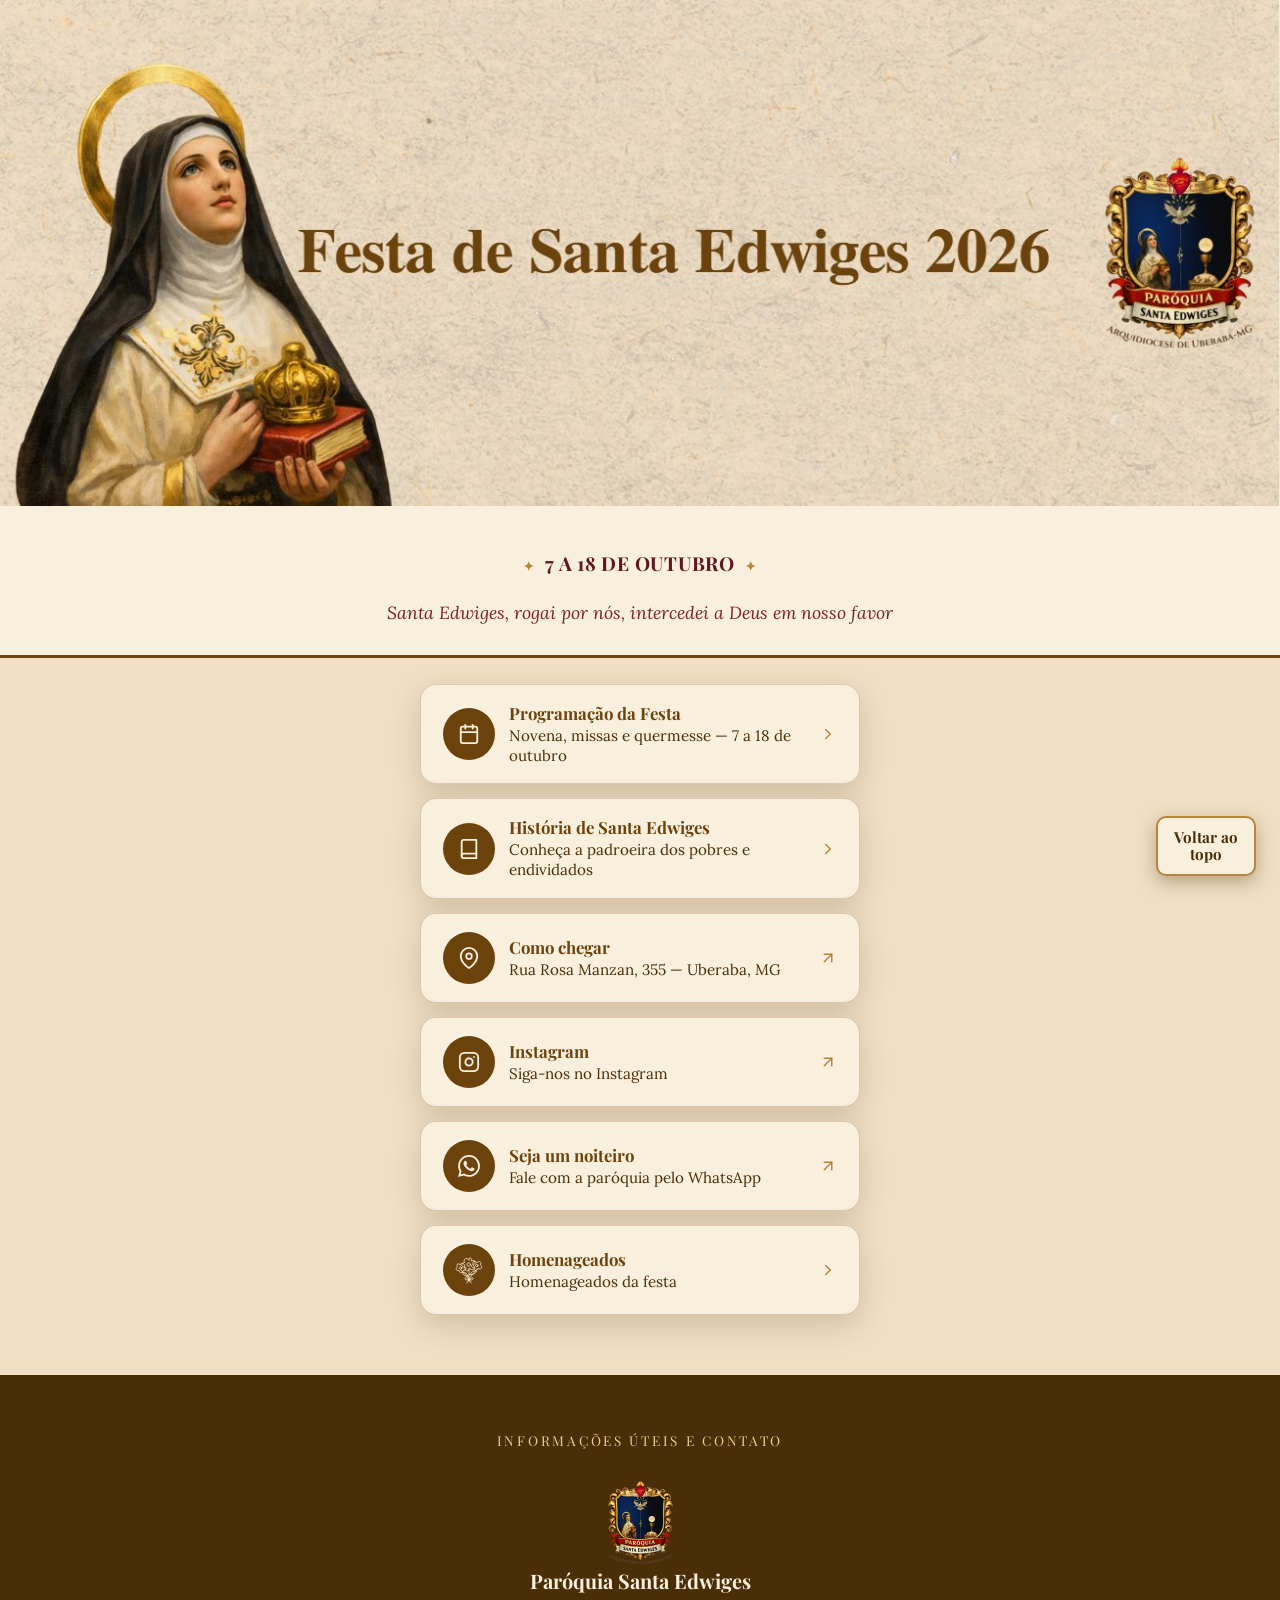
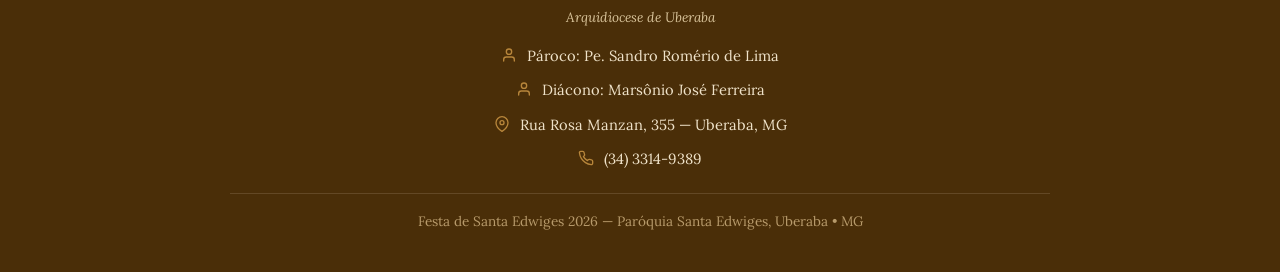
==== commit cd4d0d20: "Algumas correções de posicionamento de elementos, melhorias nos pesos das imagens" ====
--- a/index.html
+++ b/index.html
@@ -15,18 +15,21 @@
       rel="stylesheet"
     >
     <link rel="stylesheet" href="css/style.css">
-    <link rel="icon" type="image/png" href="assets/images/favicon.png">
+    <link rel="icon" type="image/png" href="assets/images/icone-48.png">
   </head>
-  <body>
+  <body class="site-page">
+  <a class="skip-link" href="#conteudo">Pular para o conteúdo</a>
     <!-- HERO -->
     <header class="hero">
-      <img src="assets/images/banner.png" alt="Festa de Santa Edwiges 2026 — Paróquia Santa Edwiges, Uberaba">
+      <img src="assets/images/banner-otimizado.jpg" srcset="assets/images/banner-mobile.jpg 768w, assets/images/banner-otimizado.jpg 1307w" sizes="100vw" width="1307" height="517" fetchpriority="high" alt="Festa de Santa Edwiges 2026 — Paróquia Santa Edwiges, Uberaba">
       <div class="hero-sub">
         <p class="dates">7 a 18 de Outubro</p>
         <p class="tag">Santa Edwiges, rogai por nós, intercedei a Deus em nosso favor</p>
       </div>
     </header>
     <!-- LINKTREE -->
+    <main id="conteudo" tabindex="-1">
+    <h1 class="sr-only">Festa de Santa Edwiges 2026</h1>
     <nav class="linktree" aria-label="Links principais">
       <a class="link-card" href="programacao.html">
         <span class="link-card-icon">
@@ -119,7 +122,7 @@
       -->
       <a class="link-card" href="homenageados.html">
         <span class="link-card-icon">
-          <svg xmlns="http://www.w3.org/2000/svg"width="64"height="64"viewBox="0 0 128 128"fill="none"stroke="currentColor"stroke-width="3"stroke-linecap="round"stroke-linejoin="round" role="img"aria-label="Flores em homenagem"><path d="M64 111V57M64 100Q51 78 31 64M64 100Q80 77 97 58"/><path d="M61 89Q40 90 38 73Q56 72 61 89Z"/><path d="M68 82Q88 85 94 68Q76 64 68 82Z"/><path d="M64 24C53 9 39 23 47 34 C30 34 32 53 48 52 C43 68 61 73 67 58 C80 70 94 56 81 45 C96 36 86 20 74 28 C77 13 61 10 64 24Z"/><circle cx="63" cy="42" r="7"/><!-- Flor esquerda --><path d="M28 42C20 34 11 44 18 51 C7 57 14 70 24 65 C25 78 40 77 41 65 C52 68 56 54 46 50 C49 38 34 33 28 42Z"/><circle cx="31" cy="56" r="5"/><!-- Flor direita --><path d="M93 32C85 23 75 33 81 41 C69 44 74 58 85 55 C83 68 98 70 101 58 C112 64 120 51 110 44 C117 33 103 24 96 34Z"/><circle cx="95" cy="46" r="5"/><!-- Laço --><path d="M61 101C44 84 41 108 60 104"/><path d="M67 101C84 84 87 108 68 104"/><circle cx="64" cy="103" r="3"/><path d="M62 106L55 116M66 106L73 116"/></svg>
+          <svg xmlns="http://www.w3.org/2000/svg" width="64" height="64" viewBox="0 0 128 128" fill="none" stroke="currentColor" stroke-width="3" stroke-linecap="round" stroke-linejoin="round" role="img" aria-label="Flores em homenagem"><path d="M64 111V57M64 100Q51 78 31 64M64 100Q80 77 97 58"/><path d="M61 89Q40 90 38 73Q56 72 61 89Z"/><path d="M68 82Q88 85 94 68Q76 64 68 82Z"/><path d="M64 24C53 9 39 23 47 34 C30 34 32 53 48 52 C43 68 61 73 67 58 C80 70 94 56 81 45 C96 36 86 20 74 28 C77 13 61 10 64 24Z"/><circle cx="63" cy="42" r="7"/><!-- Flor esquerda --><path d="M28 42C20 34 11 44 18 51 C7 57 14 70 24 65 C25 78 40 77 41 65 C52 68 56 54 46 50 C49 38 34 33 28 42Z"/><circle cx="31" cy="56" r="5"/><!-- Flor direita --><path d="M93 32C85 23 75 33 81 41 C69 44 74 58 85 55 C83 68 98 70 101 58 C112 64 120 51 110 44 C117 33 103 24 96 34Z"/><circle cx="95" cy="46" r="5"/><!-- Laço --><path d="M61 101C44 84 41 108 60 104"/><path d="M67 101C84 84 87 108 68 104"/><circle cx="64" cy="103" r="3"/><path d="M62 106L55 116M66 106L73 116"/></svg>
         </span>
         <span class="link-card-text">
           <strong>Homenageados</strong>
@@ -152,13 +155,14 @@
         </a>
       -->
     </nav>
+    </main>
     <a href="#" id="btnTopo" title="Voltar ao topo" aria-label="Voltar ao topo">Voltar ao topo</a>
     <!-- FOOTER -->
     <footer id="contato">
       <div class="container">
         <p class="foot-title">Informações úteis e contato</p>
         <div class="foot-card">
-          <img src="./assets/images/favicon.png" alt="icone paróquia santa edwiges">
+          <img src="assets/images/brasao-otimizado.png" width="160" height="200" loading="lazy" decoding="async" alt="icone paróquia santa edwiges">
           <h3>Paróquia Santa Edwiges</h3>
           <p class="arqui">Arquidiocese de Uberaba</p>
           <ul class="foot-list">
--- a/css/style.css
+++ b/css/style.css
@@ -7,6 +7,8 @@
     --red-deep: #5e161f;
     --navy: #1c2b4a;
     --gold: #b8863b;
+    --gold-text: #785018;
+    --gold-light: #f0cf8e;
     --ink: #3a2508;
     --line: rgba(108,67,13,0.22);
     --shadow: 0 10px 30px rgba(74,46,8,0.18);
@@ -189,32 +191,27 @@
   padding:26px 20px 40px;
 }
 
-.comissoes h2{
+.comissoes > h1{
   width: 100%;
-  text-align: center;   
+  text-align: center;
+  font-size:1.7rem;
 }
   .card-comissoes{
-    cursor:pointer;
     perspective:1200px;
-    outline:none;
     width:100%;
-  }
-  .card-comissoes:focus-visible{
-    border-radius:16px;
-    outline:3px solid var(--gold);
-    outline-offset:4px;
+    min-width:0;
+    overflow-wrap:anywhere;
   }
   .card-inner{
     position:relative;
     width:100%;
     transform-style:preserve-3d;
-    transition:transform .6s ease, height .6s ease;
-  }
-  .card-comissoes.is-flipped .card-inner{transform:rotateY(180deg);}
+    transition:transform .6s ease;
+  }
+  .card-comissoes.is-enhanced.is-flipped .card-inner{transform:rotateY(180deg);}
   .card-face,
   .card-back{
-    position:absolute;
-    inset:0;
+    position:relative;
     display:flex;
     flex-direction:column;
     justify-content:center;
@@ -230,7 +227,7 @@
     background:var(--cream-light);
     text-align:center;
   }
-  .card-face h1,
+  .card-face h2,
   .card-back h2{
     font-size:1.55rem;
     color:var(--brown-deep);
@@ -240,9 +237,39 @@
   .card-back{
     background:var(--brown);
     color:var(--cream-light);
-    transform:rotateY(180deg);
   }
   .card-back h2{color:var(--cream-light);}
+  .card-back h3{color:var(--cream-light);font-size:1.05rem;}
+  .card-face h3{font-size:1.05rem;}
+  .card-back ul{margin:0;padding-left:1.25em;}
+  .card-back li:empty,
+  .card-back p:empty{display:none;}
+  .card-comissoes .flip-hint{display:none;}
+  .card-comissoes.is-enhanced .card-back{transform:rotateY(180deg);}
+  /* Só a face ativa participa da altura: funciona com zoom, fontes e rotação. */
+  .card-comissoes.is-enhanced:not(.is-flipped) .card-back,
+  .card-comissoes.is-enhanced.is-flipped .card-face{
+    position:absolute;
+    top:0;
+    left:0;
+    width:100%;
+    visibility:hidden;
+    pointer-events:none;
+  }
+  .card-toggle{
+    display:block;
+    min-height:48px;
+    width:100%;
+    margin-top:10px;
+    padding:12px 16px;
+    border:2px solid var(--brown);
+    border-radius:12px;
+    background:var(--cream-light);
+    color:var(--brown-deep);
+    font:700 1rem 'Lora', serif;
+    cursor:pointer;
+  }
+  .card-toggle:hover{background:var(--brown);color:var(--cream-light);}
   .flip-hint{
     display:block;
     margin-top:auto;
@@ -378,14 +405,19 @@
     padding:16px 18px;
     box-shadow:var(--shadow);
   }
+  .day-card h2,
   .day-card h3{
     font-size:1.05rem;
     margin-bottom:10px;
     color:var(--brown-deep);
   }
-  .day-card h5{
+  .day-card h5,
+  .day-card .day-theme,
+  .day-card .noiteiro{
     margin: 0 0 20px 0;
     color:var(--red);
+    font-size:1rem;
+    font-weight:600;
   }
   /* A página de noiteiros mantém um cartão por data, ao lado do marcador. */
   #noiteiros .timeline{
@@ -421,7 +453,7 @@
     max-width:none;
     justify-self:stretch;
   }
-  #noiteiros .day-card h5{
+  #noiteiros .day-card .noiteiro{
     margin:0;
     text-align: center;
   }
@@ -429,7 +461,7 @@
   #noiteiros .section-head{margin-left:60px;}
   #noiteiros .section-head h2{margin-left:0;}
   #noiteiros .section-head .rule{margin:14px auto 0;}
-  #programacao .section-head{margin-left:60px;}
+  #programacao .section-head{margin-left:0;}
   #programacao .section-head h2{margin-left:0;}
   #programacao .section-head .rule{margin:14px auto 0;}
   /* Celulares compactos: evita que a data reduza demais a área do cartão. */
@@ -453,6 +485,7 @@
     #noiteiros .day-card{padding:14px;}
   }
   .day.feast .day-card{border-color:var(--red);}
+  .day.feast h2,
   .day.feast h3{color:var(--red-deep);}
   .day-card ul{
     list-style:none;
@@ -481,12 +514,18 @@
     color:var(--ink);
   }
 
+  .celebrantes{min-width:0;}
+  .celebrante-adicional{display:block;}
+
   .day-card a:hover{color:var(--gold);}
 
   /* ---------- HISTÓRIA ---------- */
   .historia{
     background:var(--cream);
     color:var(--cream-light);
+  }
+  #historia{
+    background:var(--brown);
   }
   .historia .section-head .eyebrow{color:var(--gold);}
   .historia .section-head h1{color:var(--cream-light);font-size:1.7rem;}
@@ -520,6 +559,9 @@
     font-size:1rem;
     margin:0 0 1.1em 0;
     color:var(--brown-deep);
+  }
+  #historia .historia-text p{
+    color:#f2e3ca;
   }
   .historia-text p:first-of-type::first-letter{
     font-family:'Playfair Display', serif;
@@ -594,6 +636,7 @@
     max-width:420px;
     margin:0 auto;
   }
+  .foot-card h2,
   .foot-card h3{
     color:var(--cream-light);
     font-size:1.25rem;
@@ -667,6 +710,69 @@
   line-height: 1.1;          
   padding: 4px;               
   box-sizing: border-box;
+}
+
+/* Melhorias das páginas revisadas; a homenagem conserva o tema existente. */
+.sr-only{
+  position:absolute;
+  width:1px;
+  height:1px;
+  padding:0;
+  margin:-1px;
+  overflow:hidden;
+  clip-path:inset(50%);
+  white-space:nowrap;
+  border:0;
+}
+.skip-link{
+  position:absolute;
+  top:8px;
+  left:8px;
+  z-index:1000;
+  padding:12px 18px;
+  background:var(--cream-light);
+  color:var(--brown-deep);
+  transform:translateY(-160%);
+}
+.skip-link:focus{transform:translateY(0);}
+.site-page :is(a,button):focus-visible{
+  outline:3px solid var(--brown-deep);
+  outline-offset:4px;
+  box-shadow:0 0 0 6px var(--cream-light);
+}
+.site-page main:focus{outline:none;}
+.site-page .section-head h1{font-size:1.7rem;}
+.site-page .section-head .eyebrow{color:var(--gold-text);font-size:.85rem;}
+.site-page .link-card small{font-size:.95rem;opacity:1;}
+.site-page .day-card a:hover{color:var(--gold-text);text-decoration:underline;}
+.site-page #historia .section-head .eyebrow,
+.site-page #historia .quote strong,
+.site-page #historia .historia-text p.date-line,
+.site-page #historia .historia-text p:first-of-type::first-letter,
+.site-page footer .foot-title,
+.site-page footer .foot-list a:hover{color:var(--gold-light);}
+.site-page footer .foot-title{font-size:.85rem;}
+.site-page footer .copy{font-size:.85rem;}
+.site-page .foot-card img{width:80px;height:auto;}
+.site-page #btnTopo:hover{background:var(--brown-deep);color:var(--cream-light);}
+.site-page .backlink{min-height:44px;align-items:center;}
+.site-page .sponsor-card--placeholder .sponsor-logo span:first-child{color:var(--gold-text);}
+@media (min-width:640px){
+  .site-page .section-head h1{font-size:2.1rem;}
+}
+@media (max-width:639px){
+  .site-page #btnTopo{
+    width:76px;
+    height:48px;
+    font-size:.8rem;
+    bottom:12px;
+    right:12px;
+  }
+  .site-page footer{padding-bottom:84px;}
+  .card-face,.card-back{padding:20px;}
+}
+@media (prefers-reduced-motion:reduce){
+  .site-page .link-card,.site-page #btnTopo{transition:none;}
 }
 
 #btnTopo:hover{
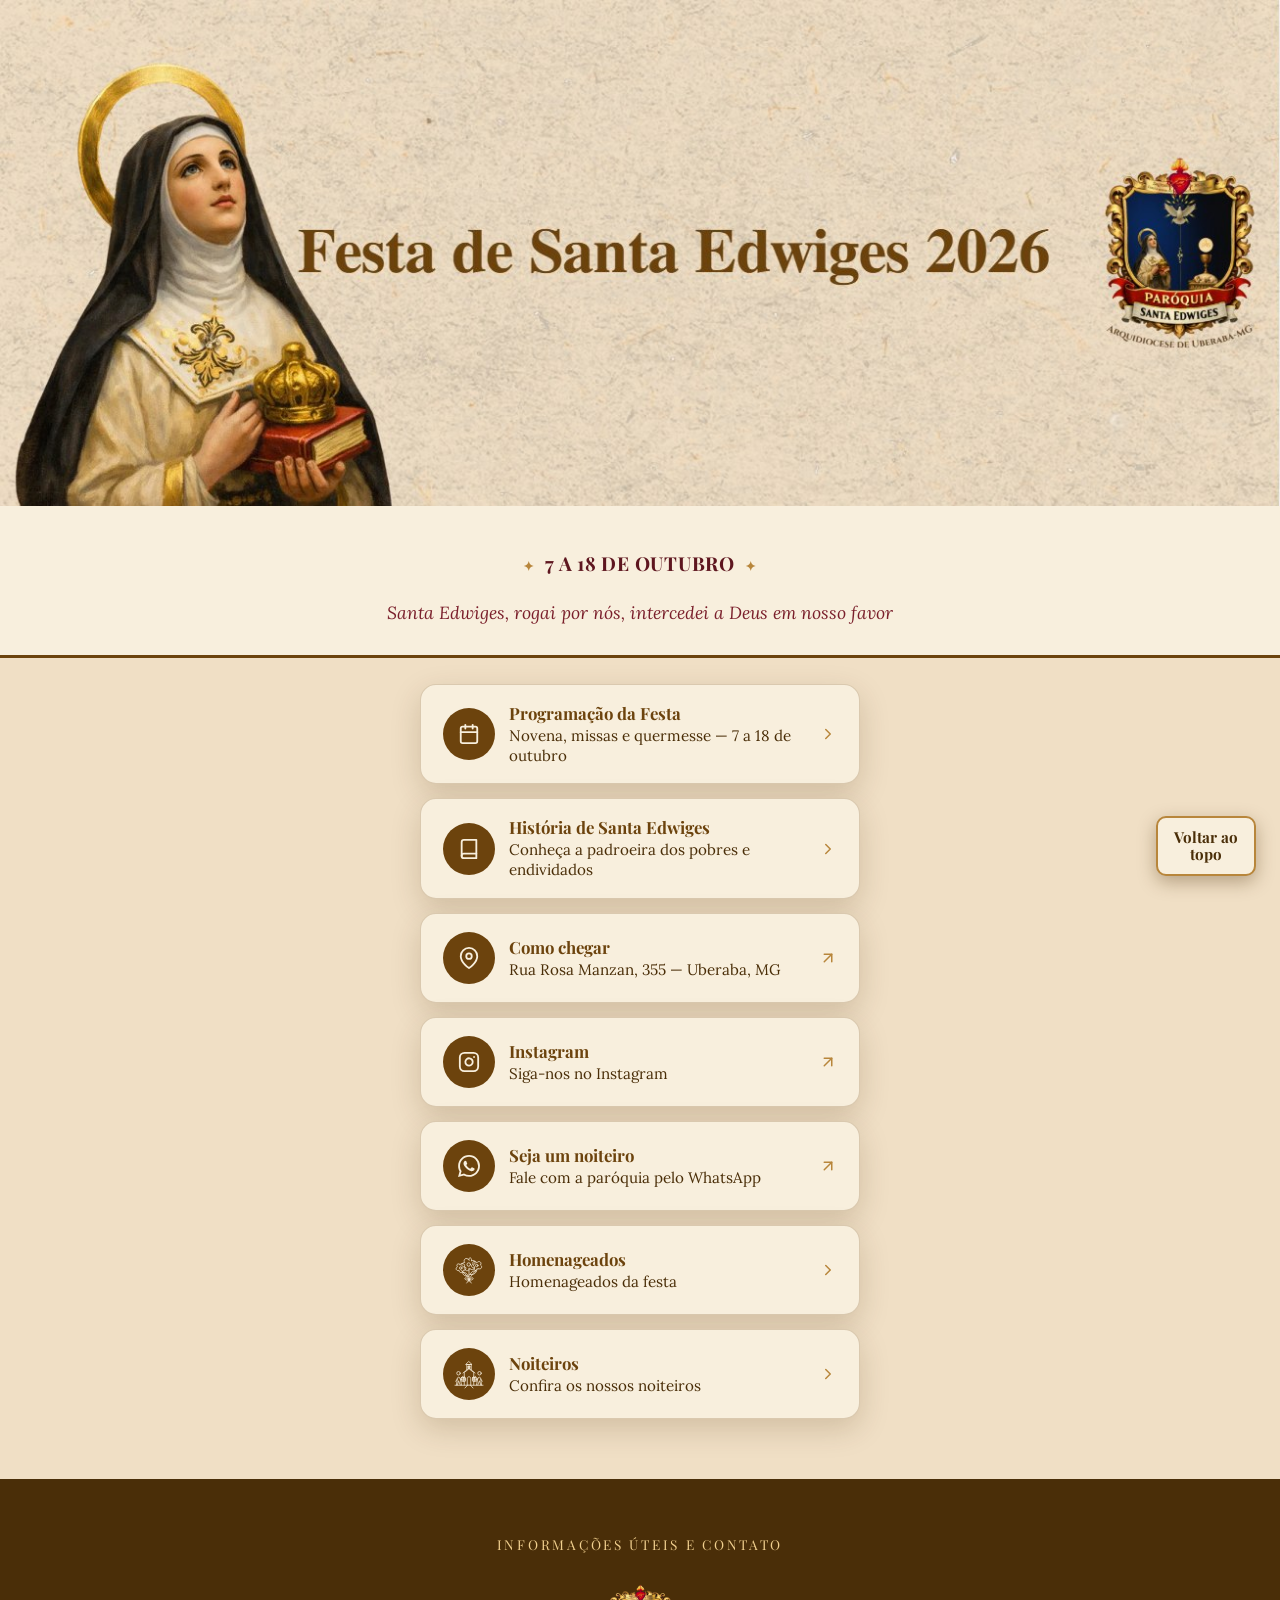
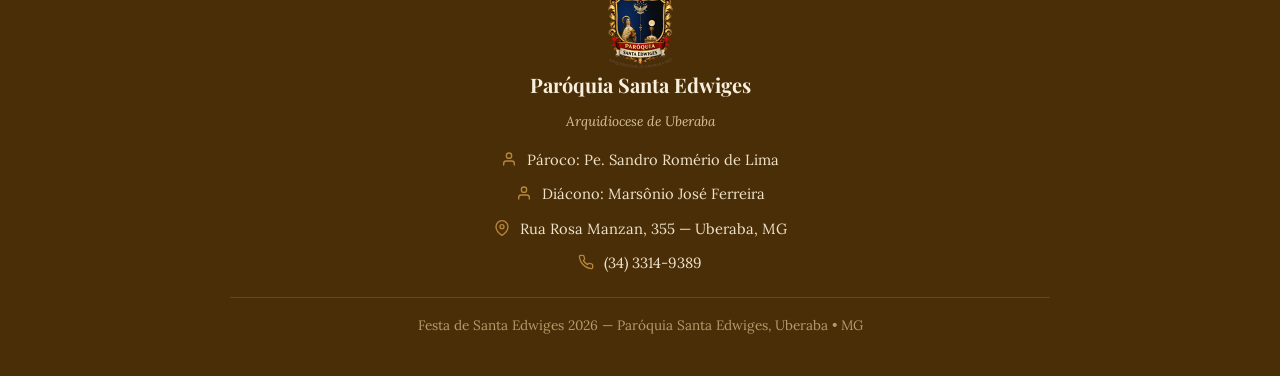
==== commit 7af2f78b: "Correções na programação e ativação da página de noiteiros" ====
--- a/index.html
+++ b/index.html
@@ -142,10 +142,70 @@
           <svg class="link-card-chevron" viewBox="0 0 24 24" fill="none" stroke="currentColor" stroke-width="2" stroke-linecap="round" stroke-linejoin="round"><path d="M9 18l6-6-6-6"/></svg>
         </a>
       -->
-      <!--
+      
         <a class="link-card" href="noiteiros.html">
           <span class="link-card-icon">
-            <svg fill="currentColor" viewBox="0 -64 640 640" xmlns="http://www.w3.org/2000/svg"><path d="M519.2 127.9l-47.6-47.6A56.252 56.252 0 0 0 432 64H205.2c-14.8 0-29.1 5.9-39.6 16.3L118 127.9H0v255.7h64c17.6 0 31.8-14.2 31.9-31.7h9.1l84.6 76.4c30.9 25.1 73.8 25.7 105.6 3.8 12.5 10.8 26 15.9 41.1 15.9 18.2 0 35.3-7.4 48.8-24 22.1 8.7 48.2 2.6 64-16.8l26.2-32.3c5.6-6.9 9.1-14.8 10.9-23h57.9c.1 17.5 14.4 31.7 31.9 31.7h64V127.9H519.2zM48 351.6c-8.8 0-16-7.2-16-16s7.2-16 16-16 16 7.2 16 16c0 8.9-7.2 16-16 16zm390-6.9l-26.1 32.2c-2.8 3.4-7.8 4-11.3 1.2l-23.9-19.4-30 36.5c-6 7.3-15 4.8-18 2.4l-36.8-31.5-15.6 19.2c-13.9 17.1-39.2 19.7-55.3 6.6l-97.3-88H96V175.8h41.9l61.7-61.6c2-.8 3.7-1.5 5.7-2.3H262l-38.7 35.5c-29.4 26.9-31.1 72.3-4.4 101.3 14.8 16.2 61.2 41.2 101.5 4.4l8.2-7.5 108.2 87.8c3.4 2.8 3.9 7.9 1.2 11.3zm106-40.8h-69.2c-2.3-2.8-4.9-5.4-7.7-7.7l-102.7-83.4 12.5-11.4c6.5-6 7-16.1 1-22.6L367 167.1c-6-6.5-16.1-6.9-22.6-1l-55.2 50.6c-9.5 8.7-25.7 9.4-34.6 0-9.3-9.9-8.5-25.1 1.2-33.9l65.6-60.1c7.4-6.8 17-10.5 27-10.5l83.7-.2c2.1 0 4.1.8 5.5 2.3l61.7 61.6H544v128zm48 47.7c-8.8 0-16-7.2-16-16s7.2-16 16-16 16 7.2 16 16c0 8.9-7.2 16-16 16z"/></svg>
+            <svg
+  xmlns="http://www.w3.org/2000/svg"
+  width="64"
+  height="64"
+  viewBox="0 0 128 128"
+  fill="none"
+  stroke="currentColor"
+  stroke-width="3"
+  stroke-linecap="round"
+  stroke-linejoin="round"
+  role="img"
+  aria-labelledby="noiteiros-title-2"
+>
+  <title id="noiteiros-title-2">
+    Noiteiros levando prendas para a igreja
+  </title>
+  <path d="M45 108V58L64 43L83 58V108"/>
+  <path d="M40 60L64 40L88 60"/>
+  <path d="M57 108V83C57 78 60 75 64 75C68 75 71 78 71 83V108"/>
+  <path d="M64 40V30"/>
+  <path d="M59 34H69"/>
+
+  <!-- Torre e sino -->
+  <path d="M55 47V26H73V47"/>
+  <path d="M52 26H76L64 15Z"/>
+  <path d="M61 35C61 31 67 31 67 35V40H61Z"/>
+  <path d="M60 40H68"/>
+
+  <!-- Noiteiro à esquerda -->
+  <circle cx="22" cy="61" r="7"/>
+  <path d="M14 108L17 82C18 75 27 75 29 82L34 108"/>
+  <path d="M18 83L11 93"/>
+  <path d="M28 83L39 89"/>
+  <path d="M18 108L22 91L29 108"/>
+
+  <!-- Prenda esquerda -->
+  <rect x="33" y="78" width="17" height="15" rx="1"/>
+  <path d="M41.5 78V93"/>
+  <path d="M33 84H50"/>
+  <path d="M41 78C35 75 37 70 42 77"/>
+  <path d="M42 78C48 75 46 70 41 77"/>
+
+  <!-- Noiteiro à direita -->
+  <circle cx="106" cy="61" r="7"/>
+  <path d="M94 108L99 82C101 75 110 75 111 82L114 108"/>
+  <path d="M110 83L117 93"/>
+  <path d="M100 83L89 89"/>
+  <path d="M99 108L106 91L111 108"/>
+
+  <!-- Prenda direita -->
+  <rect x="78" y="78" width="17" height="15" rx="1"/>
+  <path d="M86.5 78V93"/>
+  <path d="M78 84H95"/>
+  <path d="M86 78C80 75 82 70 87 77"/>
+  <path d="M87 78C93 75 91 70 86 77"/>
+
+  <!-- Caminho -->
+  <path d="M8 109H120"/>
+  <path d="M48 120L59 108"/>
+  <path d="M80 120L69 108"/>
+</svg>
           </span>
           <span class="link-card-text">
             <strong>Noiteiros</strong>
@@ -153,7 +213,7 @@
           </span>
           <svg class="link-card-chevron" viewBox="0 0 24 24" fill="none" stroke="currentColor" stroke-width="2" stroke-linecap="round" stroke-linejoin="round"><path d="M9 18l6-6-6-6"/></svg>
         </a>
-      -->
+      
     </nav>
     </main>
     <a href="#" id="btnTopo" title="Voltar ao topo" aria-label="Voltar ao topo">Voltar ao topo</a>
--- a/css/style.css
+++ b/css/style.css
@@ -154,6 +154,7 @@
   }
   .link-card-icon svg{width:22px;height:22px;}
   .link-card[href="homenageados.html"] .link-card-icon svg{width:32px;height:32px;}
+  .link-card[href="noiteiros.html"] .link-card-icon svg{width:32px;height:32px;}
   .link-card-text{
     flex:1 1 auto;
     min-width:0;
@@ -456,6 +457,14 @@
   #noiteiros .day-card .noiteiro{
     margin:0;
     text-align: center;
+  }
+  #noiteiros .day-card .donation-only{
+    display:block;
+    margin-top:3px;
+    color:var(--brown);
+    font-size:.82rem;
+    font-style:italic;
+    font-weight:500;
   }
   /* O cabeçalho ocupa a mesma área horizontal dos cartões. */
   #noiteiros .section-head{margin-left:60px;}
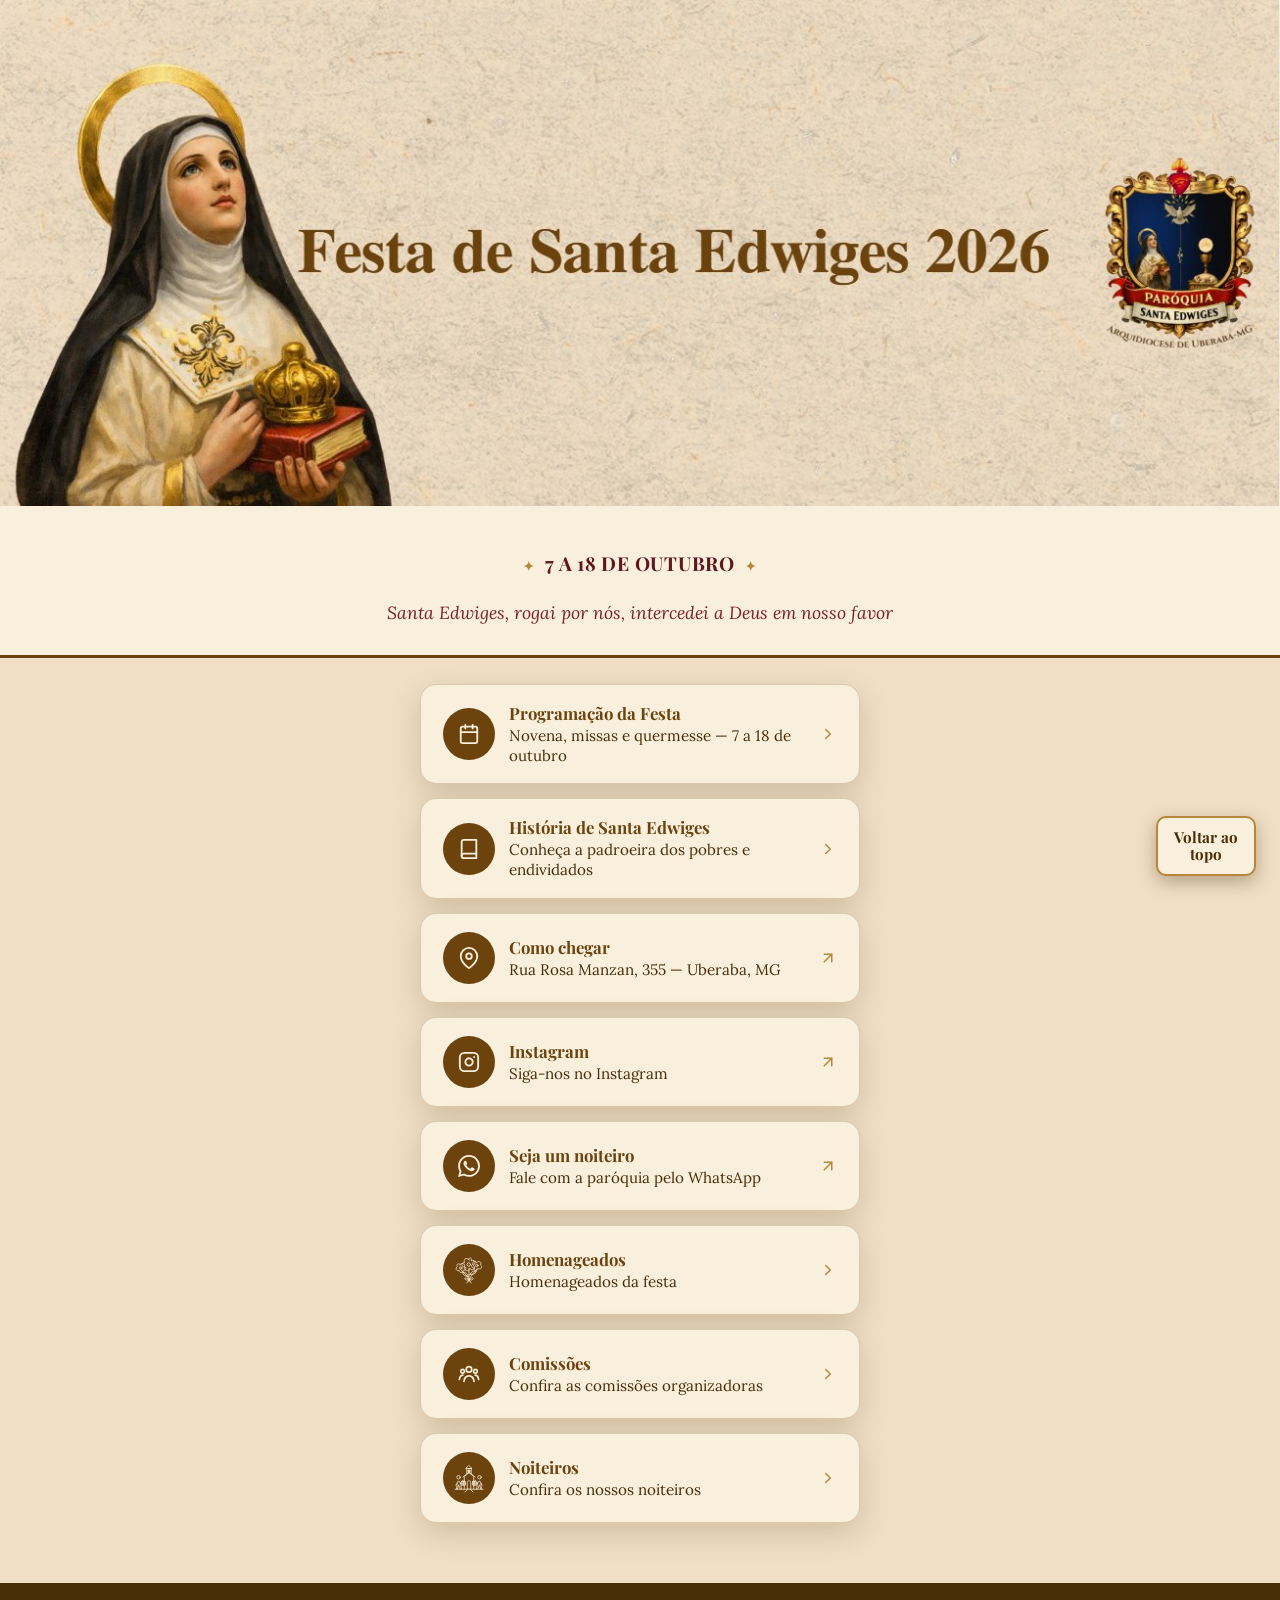
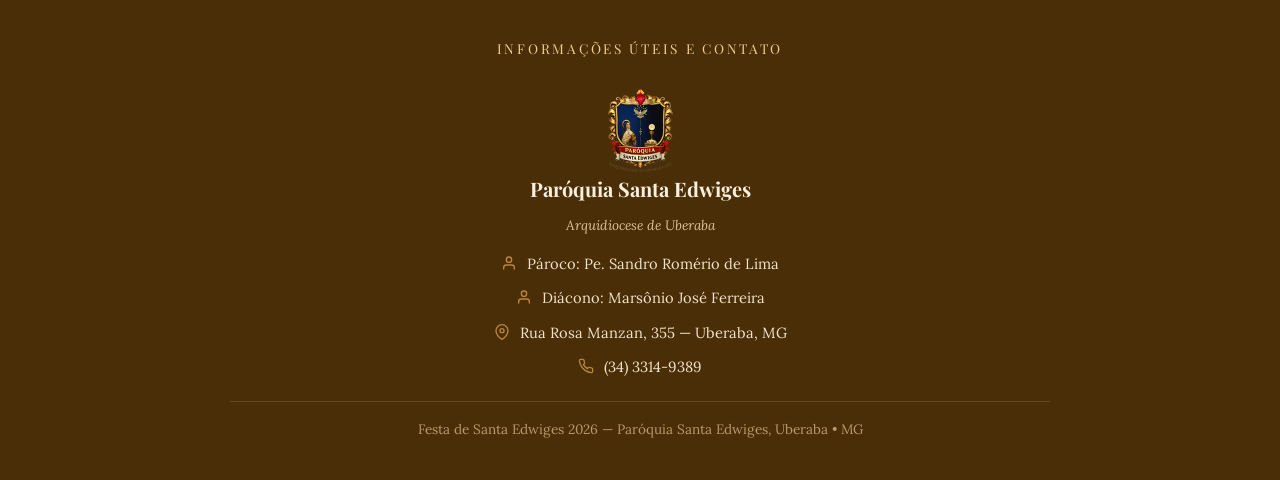
==== commit 1c03df6d: "Atualização de comissões e noiteiros" ====
--- a/index.html
+++ b/index.html
@@ -130,10 +130,33 @@
         </span>
         <svg class="link-card-chevron" viewBox="0 0 24 24" fill="none" stroke="currentColor" stroke-width="2" stroke-linecap="round" stroke-linejoin="round"><path d="M9 18l6-6-6-6"/></svg>
       </a>
-      <!--
+      
         <a class="link-card" href="comissoes.html">
           <span class="link-card-icon">
-            <svg fill="currentColor" viewBox="0 -64 640 640" xmlns="http://www.w3.org/2000/svg"><path d="M519.2 127.9l-47.6-47.6A56.252 56.252 0 0 0 432 64H205.2c-14.8 0-29.1 5.9-39.6 16.3L118 127.9H0v255.7h64c17.6 0 31.8-14.2 31.9-31.7h9.1l84.6 76.4c30.9 25.1 73.8 25.7 105.6 3.8 12.5 10.8 26 15.9 41.1 15.9 18.2 0 35.3-7.4 48.8-24 22.1 8.7 48.2 2.6 64-16.8l26.2-32.3c5.6-6.9 9.1-14.8 10.9-23h57.9c.1 17.5 14.4 31.7 31.9 31.7h64V127.9H519.2zM48 351.6c-8.8 0-16-7.2-16-16s7.2-16 16-16 16 7.2 16 16c0 8.9-7.2 16-16 16zm390-6.9l-26.1 32.2c-2.8 3.4-7.8 4-11.3 1.2l-23.9-19.4-30 36.5c-6 7.3-15 4.8-18 2.4l-36.8-31.5-15.6 19.2c-13.9 17.1-39.2 19.7-55.3 6.6l-97.3-88H96V175.8h41.9l61.7-61.6c2-.8 3.7-1.5 5.7-2.3H262l-38.7 35.5c-29.4 26.9-31.1 72.3-4.4 101.3 14.8 16.2 61.2 41.2 101.5 4.4l8.2-7.5 108.2 87.8c3.4 2.8 3.9 7.9 1.2 11.3zm106-40.8h-69.2c-2.3-2.8-4.9-5.4-7.7-7.7l-102.7-83.4 12.5-11.4c6.5-6 7-16.1 1-22.6L367 167.1c-6-6.5-16.1-6.9-22.6-1l-55.2 50.6c-9.5 8.7-25.7 9.4-34.6 0-9.3-9.9-8.5-25.1 1.2-33.9l65.6-60.1c7.4-6.8 17-10.5 27-10.5l83.7-.2c2.1 0 4.1.8 5.5 2.3l61.7 61.6H544v128zm48 47.7c-8.8 0-16-7.2-16-16s7.2-16 16-16 16 7.2 16 16c0 8.9-7.2 16-16 16z"/></svg>
+          <svg
+  xmlns="http://www.w3.org/2000/svg"
+  width="32"
+  height="32"
+  viewBox="0 0 24 24"
+  fill="none"
+  stroke="currentColor"
+  stroke-width="1.8"
+  stroke-linecap="round"
+  stroke-linejoin="round"
+  aria-hidden="true"
+>
+  <!-- Pessoa central -->
+  <circle cx="12" cy="7" r="3"/>
+  <path d="M6.5 20c.5-4 2.5-6 5.5-6s5 2 5.5 6"/>
+
+  <!-- Pessoa esquerda -->
+  <circle cx="5" cy="9" r="2"/>
+  <path d="M1.5 18c.3-2.8 1.6-4.5 3.8-4.8"/>
+
+  <!-- Pessoa direita -->
+  <circle cx="19" cy="9" r="2"/>
+  <path d="M22.5 18c-.3-2.8-1.6-4.5-3.8-4.8"/>
+</svg>  
           </span>
           <span class="link-card-text">
             <strong>Comissões</strong>
@@ -141,7 +164,7 @@
           </span>
           <svg class="link-card-chevron" viewBox="0 0 24 24" fill="none" stroke="currentColor" stroke-width="2" stroke-linecap="round" stroke-linejoin="round"><path d="M9 18l6-6-6-6"/></svg>
         </a>
-      -->
+      
       
         <a class="link-card" href="noiteiros.html">
           <span class="link-card-icon">
--- a/css/style.css
+++ b/css/style.css
@@ -198,88 +198,24 @@
   font-size:1.7rem;
 }
   .card-comissoes{
-    perspective:1200px;
     width:100%;
     min-width:0;
     overflow-wrap:anywhere;
-  }
-  .card-inner{
-    position:relative;
-    width:100%;
-    transform-style:preserve-3d;
-    transition:transform .6s ease;
-  }
-  .card-comissoes.is-enhanced.is-flipped .card-inner{transform:rotateY(180deg);}
-  .card-face,
-  .card-back{
-    position:relative;
-    display:flex;
-    flex-direction:column;
-    justify-content:center;
     padding:28px;
     border:1px solid var(--line);
     border-radius:16px;
+    background:var(--cream-light);
     box-shadow:var(--shadow);
-    backface-visibility:hidden;
-    -webkit-backface-visibility:hidden;
-  }
-  .card-face{
-    position:relative;
-    background:var(--cream-light);
-    text-align:center;
-  }
-  .card-face h2,
-  .card-back h2{
+  }
+  .card-comissoes h2{
+    margin:0 0 16px;
+    color:var(--brown-deep);
     font-size:1.55rem;
-    color:var(--brown-deep);
-  }
-  .card-face p,
-  .card-back p{margin:0 0 16px;}
-  .card-back{
-    background:var(--brown);
-    color:var(--cream-light);
-  }
-  .card-back h2{color:var(--cream-light);}
-  .card-back h3{color:var(--cream-light);font-size:1.05rem;}
-  .card-face h3{font-size:1.05rem;}
-  .card-back ul{margin:0;padding-left:1.25em;}
-  .card-back li:empty,
-  .card-back p:empty{display:none;}
-  .card-comissoes .flip-hint{display:none;}
-  .card-comissoes.is-enhanced .card-back{transform:rotateY(180deg);}
-  /* Só a face ativa participa da altura: funciona com zoom, fontes e rotação. */
-  .card-comissoes.is-enhanced:not(.is-flipped) .card-back,
-  .card-comissoes.is-enhanced.is-flipped .card-face{
-    position:absolute;
-    top:0;
-    left:0;
-    width:100%;
-    visibility:hidden;
-    pointer-events:none;
-  }
-  .card-toggle{
-    display:block;
-    min-height:48px;
-    width:100%;
-    margin-top:10px;
-    padding:12px 16px;
-    border:2px solid var(--brown);
-    border-radius:12px;
-    background:var(--cream-light);
-    color:var(--brown-deep);
-    font:700 1rem 'Lora', serif;
-    cursor:pointer;
-  }
-  .card-toggle:hover{background:var(--brown);color:var(--cream-light);}
-  .flip-hint{
-    display:block;
-    margin-top:auto;
-    color:var(--red);
-    font-family:'Playfair Display', serif;
-    font-size:.9rem;
-    font-weight:700;
-  }
-  .card-back .flip-hint{color:var(--gold);}
+    text-align:center;
+  }
+  .card-comissoes .comissao-coord{margin:0 0 16px;}
+  .card-comissoes ul{margin:0;padding-left:1.25em;}
+  .card-comissoes li + li{margin-top:6px;}
 
   /* ---------- BACKLINK (subpages) ---------- */
   .backlink-wrap{
@@ -425,7 +361,7 @@
     display:grid;
     grid-template-columns:47px minmax(0, 1fr);
     column-gap:13px;
-    width:min(100%, 340px);
+    width:min(100%, 480px);
     margin:0 auto 26px;
   }
   #noiteiros .timeline:last-child{margin-bottom:0;}
@@ -778,7 +714,7 @@
     right:12px;
   }
   .site-page footer{padding-bottom:84px;}
-  .card-face,.card-back{padding:20px;}
+  .card-comissoes{padding:20px;}
 }
 @media (prefers-reduced-motion:reduce){
   .site-page .link-card,.site-page #btnTopo{transition:none;}
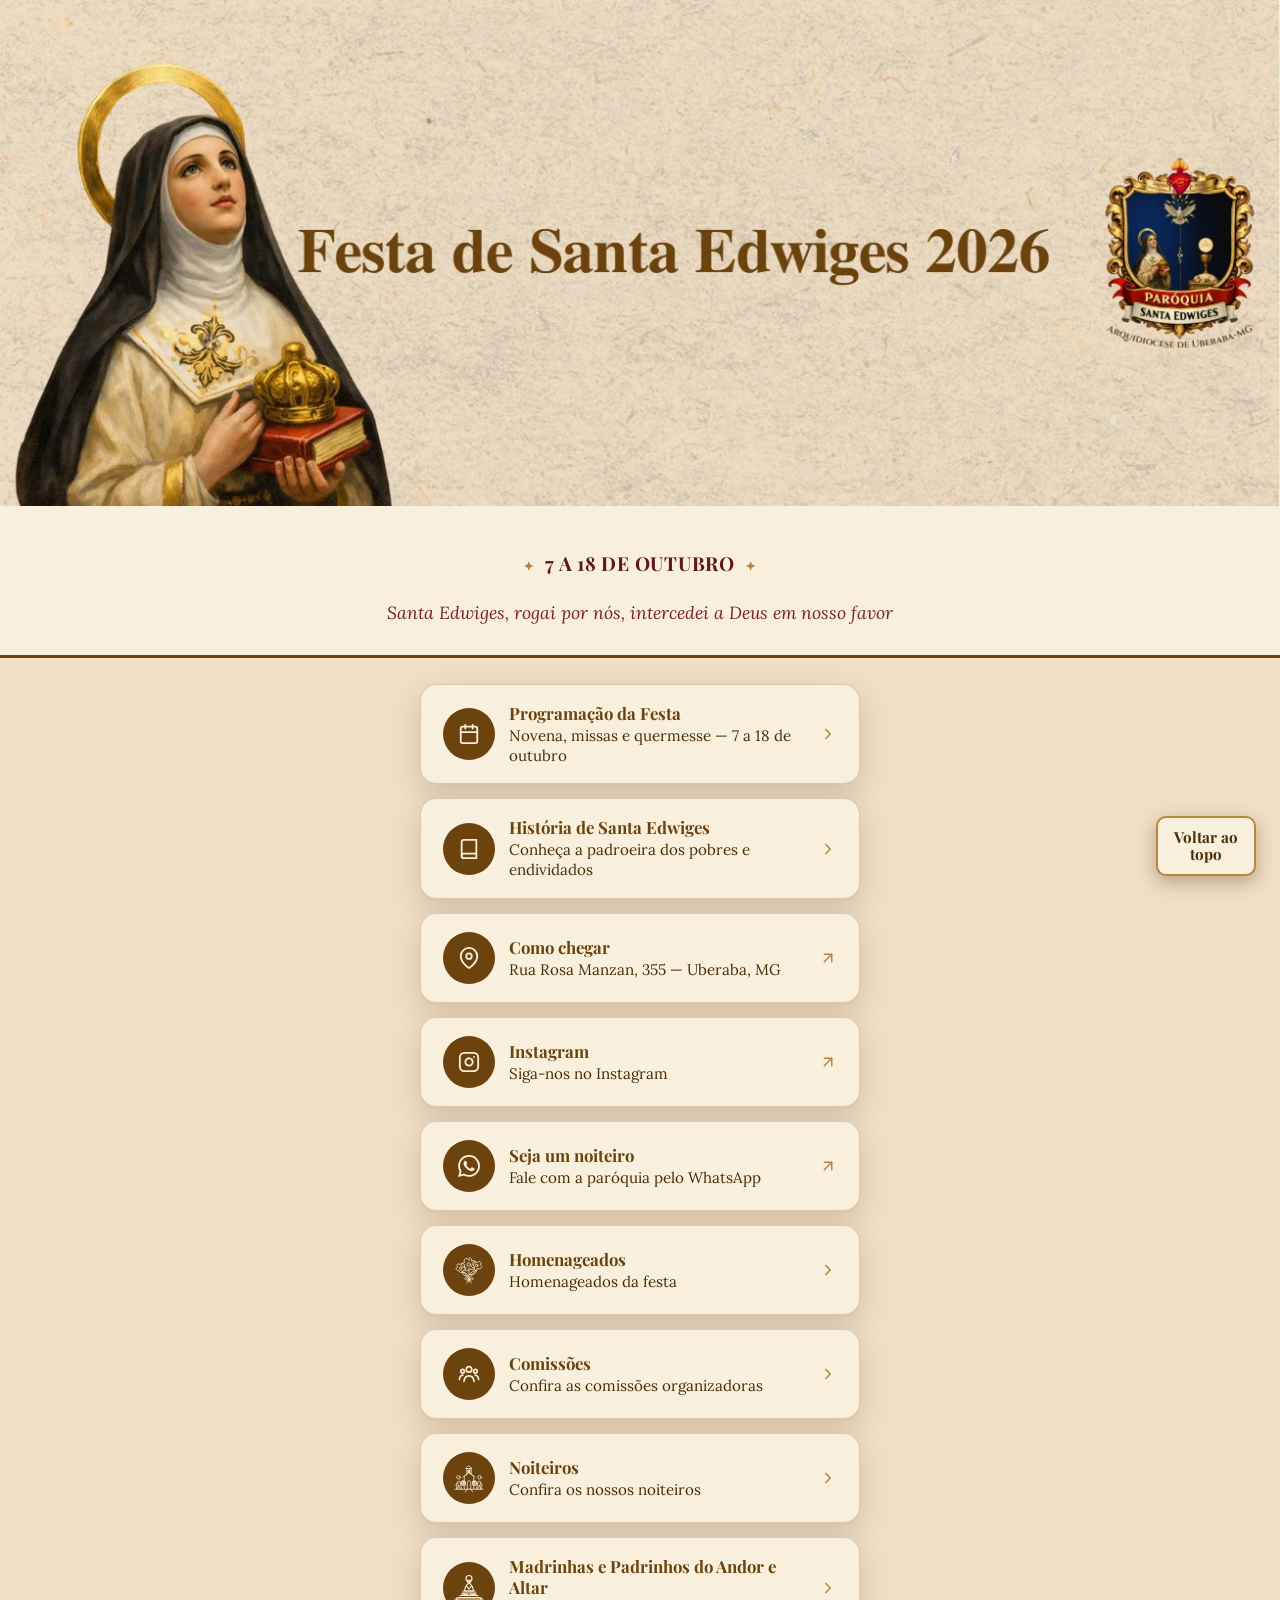
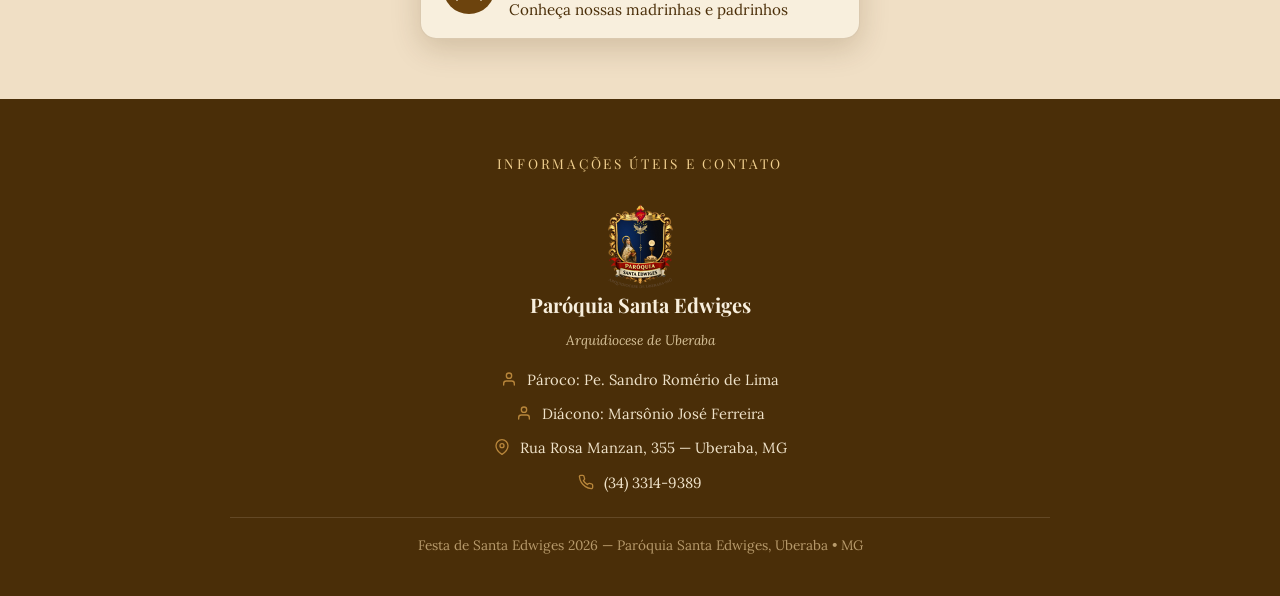
==== commit e39ded28: "Página das madrinhas e padrinhos do altar e andor." ====
--- a/index.html
+++ b/index.html
@@ -236,6 +236,87 @@
           </span>
           <svg class="link-card-chevron" viewBox="0 0 24 24" fill="none" stroke="currentColor" stroke-width="2" stroke-linecap="round" stroke-linejoin="round"><path d="M9 18l6-6-6-6"/></svg>
         </a>
+
+
+        <a class="link-card" href="madrinhas-padrinhos.html">
+
+  <span class="link-card-icon">
+    <!-- Ícone: Andor / Madrinhas e Padrinhos -->
+    <svg
+      width="54"
+      height="54"
+      viewBox="0 0 64 64"
+      fill="none"
+      xmlns="http://www.w3.org/2000/svg"
+      stroke="currentColor"
+      stroke-width="2.4"
+      stroke-linecap="round"
+      stroke-linejoin="round"
+      aria-hidden="true"
+    >
+
+      <!-- Auréola -->
+      <circle cx="32" cy="13" r="6"/>
+
+      <!-- Cabeça -->
+      <circle cx="32" cy="19" r="3"/>
+
+      <!-- Manto / imagem religiosa -->
+      <path
+        d="M32 22
+           C27 25 24 31 23 38
+           H41
+           C40 31 37 25 32 22Z"
+      />
+
+      <!-- Detalhe central do manto -->
+      <path d="M28 29L32 34L36 29"/>
+
+      <!-- Base da imagem -->
+      <path d="M20 38H44"/>
+      <path d="M18 42H46"/>
+
+      <!-- Ornamentos do andor -->
+      <path d="M18 46C20 43 22 43 24 46"/>
+      <path d="M24 46C26 43 28 43 30 46"/>
+      <path d="M34 46C36 43 38 43 40 46"/>
+      <path d="M40 46C42 43 44 43 46 46"/>
+
+      <!-- Base do andor -->
+      <path d="M14 47H50"/>
+      <path d="M11 51H53"/>
+
+      <!-- Hastes utilizadas para carregar o andor -->
+      <path d="M4 54H60"/>
+
+      <!-- Pequenos detalhes nas extremidades -->
+      <path d="M8 51V57"/>
+      <path d="M56 51V57"/>
+
+    </svg>
+  </span>
+
+  <span class="link-card-text">
+    <strong>Madrinhas e Padrinhos do Andor e Altar</strong>
+    <small>Conheça nossas madrinhas e padrinhos</small>
+  </span>
+
+  <svg
+    class="link-card-chevron"
+    viewBox="0 0 24 24"
+    fill="none"
+    stroke="currentColor"
+    stroke-width="2"
+    stroke-linecap="round"
+    stroke-linejoin="round"
+    aria-hidden="true"
+  >
+    <path d="M9 18l6-6-6-6"/>
+  </svg>
+
+</a>
+
+  
       
     </nav>
     </main>
--- a/css/style.css
+++ b/css/style.css
@@ -155,6 +155,7 @@
   .link-card-icon svg{width:22px;height:22px;}
   .link-card[href="homenageados.html"] .link-card-icon svg{width:32px;height:32px;}
   .link-card[href="noiteiros.html"] .link-card-icon svg{width:32px;height:32px;}
+  .link-card[href="madrinhas-padrinhos.html"] .link-card-icon svg{width:32px;height:32px;}
   .link-card-text{
     flex:1 1 auto;
     min-width:0;
@@ -342,6 +343,14 @@
     padding:16px 18px;
     box-shadow:var(--shadow);
   }
+  .padrinhos-intro{
+    max-width:560px;
+    margin:14px auto 0;
+    color:var(--brown-deep);
+  }
+  .padrinhos-card{margin-bottom:40px;}
+  .padrinhos-card .noiteiro{text-align:center;}
+  .padrinhos-card .noiteiro:last-child{margin-bottom:0;}
   .day-card h2,
   .day-card h3{
     font-size:1.05rem;
